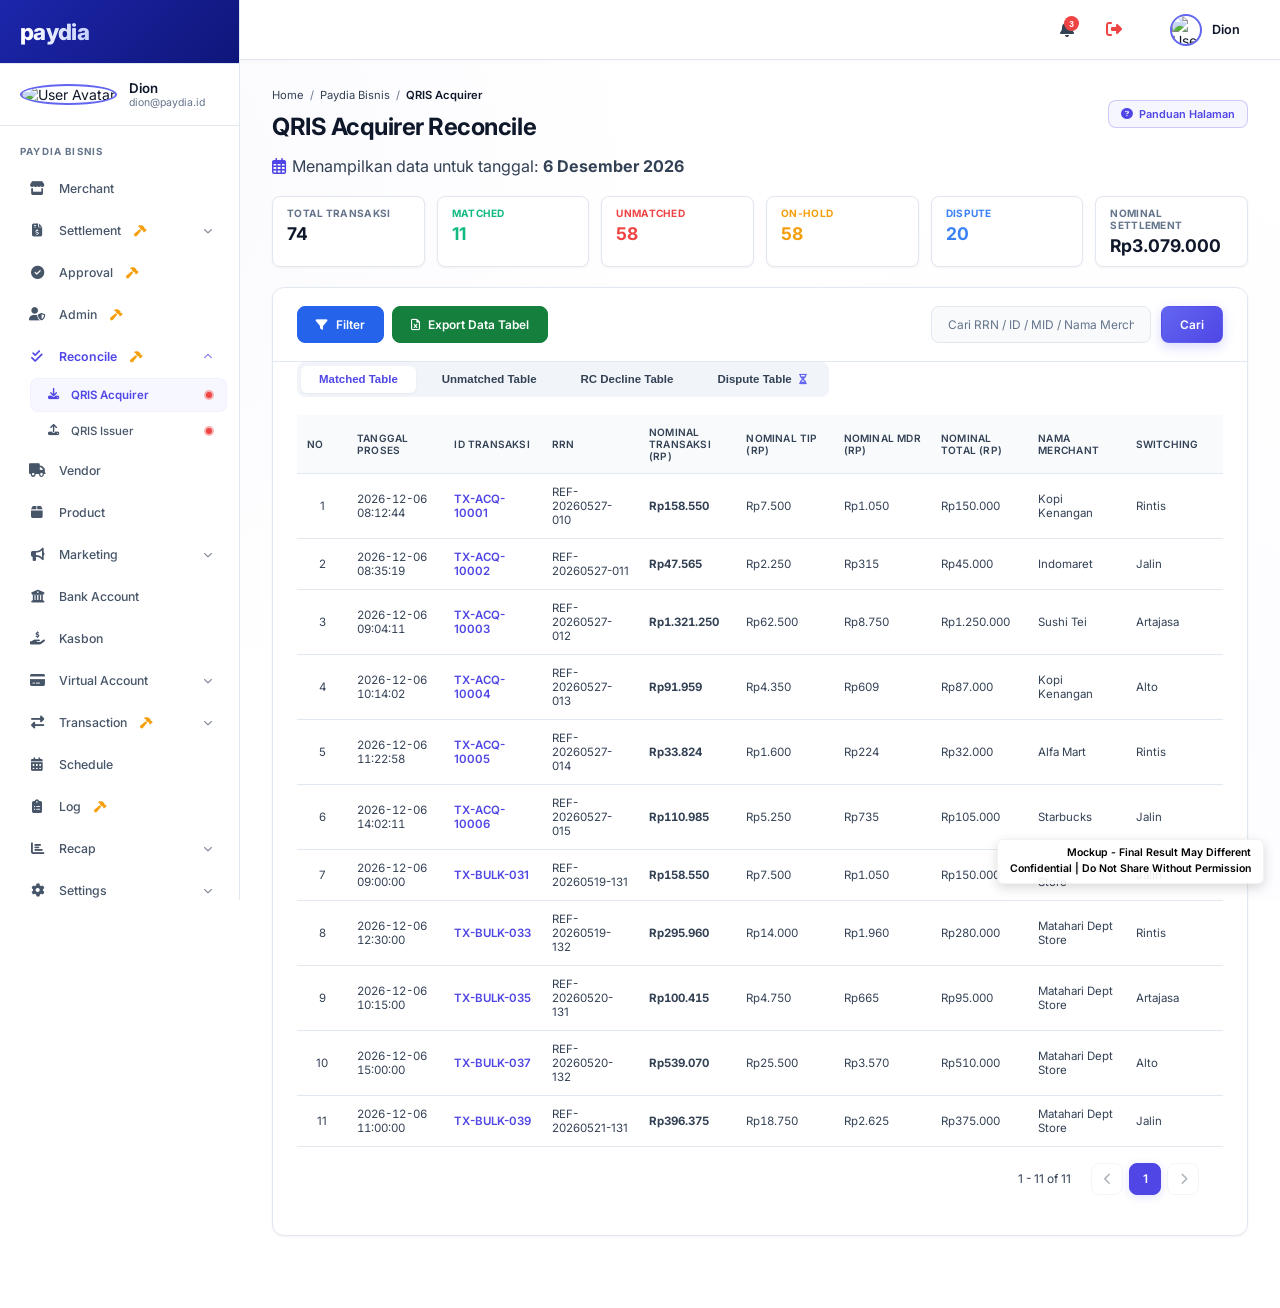
==== index.html @ aaa0f074 "Admin page, grouped Settle & Recon, log filter redesign, export tipe gating, shared boot.js Bugfixes" ====
<!DOCTYPE html>
<html lang="id">
<head>

    <meta charset="UTF-8">
    <meta name="viewport" content="width=device-width, initial-scale=1.0">
    <meta name="description" content="Paydia Bisnis - QRIS Acquirer Reconcile Dashboard">
    <title>QRIS Acquirer Reconcile - Paydia Bisnis</title>
    <link rel="preconnect" href="https://fonts.googleapis.com">
    <link rel="preconnect" href="https://fonts.gstatic.com" crossorigin>
    <link href="https://fonts.googleapis.com/css2?family=Inter:wght@300;400;500;600;700&display=swap" rel="stylesheet">
    <link rel="stylesheet" href="https://cdnjs.cloudflare.com/ajax/libs/font-awesome/6.5.1/css/all.min.css">
    <link rel="stylesheet" href="styles.css?v=20260624-v14">

<script src="boot.js?v=20260624-v14"></script>
</head>

<body>
    <!-- Sidebar -->
    <aside class="sidebar" id="sidebar">
        <div class="sidebar-header">
            <div class="logo">
                <span class="logo-text">paydia</span>
            </div>
            <button class="sidebar-toggle" id="sidebarToggle" aria-label="Toggle sidebar">
                <i class="fas fa-bars"></i>
            </button>
        </div>

        <div class="sidebar-user">
            <div class="user-avatar">
                <img src="https://ui-avatars.com/api/?name=Dion&background=4f46e5&color=fff&size=40" alt="User Avatar">
            </div>
            <div class="user-info">
                <span class="user-name">Dion</span>
                <span class="user-email">dion@paydia.id</span>
            </div>
        </div>

        <div class="sidebar-label">Paydia Bisnis</div>

        <nav class="sidebar-nav">
            <a href="#" class="nav-item" id="nav-merchant">
                <i class="fas fa-store"></i>
                <span>Merchant</span>
            </a>
            <div class="nav-group" id="nav-settlement-group">
                <a href="#" class="nav-item has-submenu" id="nav-settlement">
                    <i class="fas fa-file-invoice-dollar"></i>
                    <span>Settlement <i class="fas fa-hammer" style="color:#f59e0b; margin-left:6px; font-size:0.8rem;" title="Butuh Pengerjaan"></i></span>
                    <i class="fas fa-chevron-down submenu-arrow"></i>
                </a>
                <div class="submenu">
                    <a href="settle-recon.html" class="submenu-item" id="nav-settle-recon">
                        <i class="fas fa-handshake"></i>
                        <span>Settle & Recon</span>
                        <span class="sidebar-badge-dot"></span>
                    </a>
                </div>
            </div>
            <a href="approval.html" class="nav-item" id="nav-approval">
                <i class="fas fa-check-circle"></i>
                <span>Approval <i class="fas fa-hammer" style="color:#f59e0b; margin-left:6px; font-size:0.8rem;" title="Butuh Pengerjaan"></i></span>
            </a>
            <a href="admin.html" class="nav-item" id="nav-admin">
                <i class="fas fa-user-shield"></i>
                <span>Admin <i class="fas fa-hammer" style="color:#f59e0b; margin-left:6px; font-size:0.8rem;" title="Butuh Pengerjaan"></i></span>
            </a>
            <!-- Reconcile with submenu -->
            <div class="nav-group open" id="nav-reconcile-group">
                <a href="#" class="nav-item has-submenu active-parent" id="nav-reconcile">
                    <i class="fas fa-check-double"></i>
                    <span>Reconcile <i class="fas fa-hammer" style="color:#f59e0b; margin-left:6px; font-size:0.8rem;" title="Butuh Pengerjaan"></i></span>
                    <i class="fas fa-chevron-up submenu-arrow"></i>
                </a>
                <div class="submenu open">
                    <a href="index.html" class="submenu-item active" id="nav-qris-acquirer">
                        <i class="fas fa-download"></i>
                        <span>QRIS Acquirer</span>
                        <span class="sidebar-badge-dot"></span>
                    </a>
                    <a href="issuer.html" class="submenu-item" id="nav-qris-issuer">
                        <i class="fas fa-upload"></i>
                        <span>QRIS Issuer</span>
                        <span class="sidebar-badge-dot"></span>
                    </a>
                    <a href="index.html?tab=dispute" class="submenu-item" id="nav-dispute-data" style="display:none;">
                        <i class="fas fa-exclamation-triangle"></i>
                        <span>Dispute Data</span>
                    </a>
                </div>
            </div>
            <a href="#" class="nav-item" id="nav-vendor">
                <i class="fas fa-truck"></i>
                <span>Vendor</span>
            </a>
            <a href="#" class="nav-item" id="nav-product">
                <i class="fas fa-box"></i>
                <span>Product</span>
            </a>
            <a href="#" class="nav-item has-submenu" id="nav-marketing">
                <i class="fas fa-bullhorn"></i>
                <span>Marketing</span>
                <i class="fas fa-chevron-down submenu-arrow"></i>
            </a>
            <a href="#" class="nav-item" id="nav-bank-account">
                <i class="fas fa-university"></i>
                <span>Bank Account</span>
            </a>
            <a href="#" class="nav-item" id="nav-kasbon">
                <i class="fas fa-hand-holding-usd"></i>
                <span>Kasbon</span>
            </a>
            <a href="#" class="nav-item has-submenu" id="nav-virtual-account">
                <i class="fas fa-credit-card"></i>
                <span>Virtual Account</span>
                <i class="fas fa-chevron-down submenu-arrow"></i>
            </a>
            <!-- Transaction with submenu -->
            <div class="nav-group" id="nav-transaction-group">
                <a href="#" class="nav-item has-submenu" id="nav-transaction">
                    <i class="fas fa-exchange-alt"></i>
                    <span>Transaction <i class="fas fa-hammer" style="color:#f59e0b; margin-left:6px; font-size:0.8rem;" title="Butuh Pengerjaan"></i></span>
                    <i class="fas fa-chevron-down submenu-arrow"></i>
                </a>
                <div class="submenu">
                    <a href="#" class="submenu-item" id="nav-trx-payin">
                        <i class="fas fa-arrow-down"></i>
                        <span>Payin</span>
                    </a>
                    <a href="#" class="submenu-item" id="nav-trx-payout">
                        <i class="fas fa-arrow-up"></i>
                        <span>Payout</span>
                    </a>
                    <a href="qris-mpm.html" class="submenu-item" id="nav-trx-qris-mpm">
                        <i class="fas fa-th"></i>
                        <span>QRIS MPM <i class="fas fa-hammer" style="color:#f59e0b; margin-left:6px; font-size:0.8rem;" title="Butuh Pengerjaan"></i></span>
                    </a>
                    <a href="#" class="submenu-item" id="nav-trx-qris-cpm">
                        <i class="fas fa-th-large"></i>
                        <span>QRIS CPM</span>
                    </a>
                    <a href="transaksi.html" class="submenu-item" id="nav-trx-app-users">
                        <i class="fas fa-user"></i>
                        <span>App Users</span>
                    </a>
                    <a href="#" class="submenu-item" id="nav-trx-topup-manual">
                        <i class="fas fa-download"></i>
                        <span>Topup Manual</span>
                    </a>
                    <a href="#" class="submenu-item" id="nav-trx-auto-reporting">
                        <i class="fas fa-file-alt"></i>
                        <span>Auto Reporting</span>
                    </a>
                </div>
            </div>
            <a href="#" class="nav-item" id="nav-schedule">
                <i class="fas fa-calendar-alt"></i>
                <span>Schedule</span>
            </a>
            <a href="log.html" class="nav-item" id="nav-log">
                <i class="fas fa-clipboard-list"></i>
                <span>Log <i class="fas fa-hammer" style="color:#f59e0b; margin-left:6px; font-size:0.8rem;" title="Butuh Pengerjaan"></i></span>
            </a>
            <a href="#" class="nav-item has-submenu" id="nav-recap">
                <i class="fas fa-chart-bar"></i>
                <span>Recap</span>
                <i class="fas fa-chevron-down submenu-arrow"></i>
            </a>
            <a href="#" class="nav-item has-submenu" id="nav-settings">
                <i class="fas fa-cog"></i>
                <span>Settings</span>
                <i class="fas fa-chevron-down submenu-arrow"></i>
            </a>
            <a href="#" class="nav-item" id="nav-callback-recovery">
                <i class="fas fa-undo-alt"></i>
                <span>Callback Recovery</span>
            </a>

            <!-- Mock Permission Control Panel -->
            <div class="permission-control-widget" id="permissionWidget">
                <div class="permission-widget-header" id="permissionWidgetToggle">
                    <i class="fas fa-key"></i>
                    <span>Mock Permissions</span>
                    <i class="fas fa-chevron-up widget-arrow"></i>
                </div>
                <div class="permission-widget-body" id="permissionWidgetBody">
                    <label class="perm-checkbox-label" title="Dapat membaca & melihat dashboard rekonsiliasi">
                        <input type="checkbox" id="permRead" checked> Read Reconcile
                    </label>
                    <label class="perm-checkbox-label" title="Dapat melakukan On-Hold / Settle unmatch">
                        <input type="checkbox" id="permFlagging" checked> Flagging Control
                    </label>
                    <label class="perm-checkbox-label" title="Dapat menginput & mengedit data dispute">
                        <input type="checkbox" id="permInputDispute" checked> Input Dispute
                    </label>
                    <label class="perm-checkbox-label" title="Dapat mengeksport CSV data rekon">
                        <input type="checkbox" id="permExport" checked> Export CSV
                    </label>
                    <label class="perm-checkbox-label" title="Dapat melakukan finalize hasil rekonsiliasi">
                        <input type="checkbox" id="permApprove" checked> Finalisasi
                    </label>
                    <label class="perm-checkbox-label" title="Dapat menjalankan re-run matching engine">
                        <input type="checkbox" id="permRerun" checked> Re-run Reconcile
                    </label>
                    <label class="perm-checkbox-label" title="Dapat mengakses log audit trail aktivitas">
                        <input type="checkbox" id="permLog" checked> View Log Activity
                    </label>
                </div>
            </div>

            <!-- Mock Data Control Panel -->
            <div class="permission-control-widget collapsed" id="simulatorWidget" style="margin-top: 10px;">
                <div class="permission-widget-header" id="simulatorWidgetToggle">
                    <i class="fas fa-database" style="color: var(--success) !important;"></i>
                    <span>Mock Data Control</span>
                    <i class="fas fa-chevron-down widget-arrow"></i>
                </div>
                <div class="permission-widget-body" id="simulatorWidgetBody">
                    <button id="btnPopulateMock" style="width: 100%; padding: 8px; font-family: 'Inter', sans-serif; font-size: 0.76rem; font-weight: 600; border-radius: 6px; border: none; background: var(--success); color: white; cursor: pointer; display: flex; align-items: center; justify-content: center; gap: 6px;">
                        <i class="fas fa-seedling"></i> Populate Mock Data
                    </button>
                    <button id="btnClearData" style="width: 100%; padding: 8px; font-family: 'Inter', sans-serif; font-size: 0.76rem; font-weight: 600; border-radius: 6px; border: 1px solid var(--border-color); background: transparent; color: var(--danger); cursor: pointer; display: flex; align-items: center; justify-content: center; gap: 6px; margin-top: 8px;">
                        <i class="fas fa-trash-alt"></i> Clear Data
                    </button>
                    <label class="perm-checkbox-label" title="Centang untuk mensimulasikan proses rekonsiliasi yang gagal" style="margin-top: 10px; display: flex; align-items: center; gap: 8px; cursor: pointer; user-select: none;">
                        <input type="checkbox" id="chkSimulateFail" style="cursor: pointer;">
                        <span style="font-family: 'Inter', sans-serif; font-size: 0.76rem; font-weight: 600; color: var(--danger);">Simulasi Recon Gagal</span>
                    </label>
                </div>
            </div>
        </nav>

    </aside>

    <!-- Main Content -->
    <div class="main-wrapper">
        <!-- Top Navbar -->
        <header class="topbar" id="topbar">
            <div class="topbar-left">
                <button class="mobile-toggle" id="mobileToggle" aria-label="Toggle menu">
                    <i class="fas fa-bars"></i>
                </button>
            </div>
            <div class="topbar-right">
                <button class="topbar-icon" id="notificationBtn" aria-label="Notifications">
                    <i class="fas fa-bell"></i>
                    <span class="notification-badge">3</span>
                </button>
                <button class="topbar-icon" id="logoutBtn" aria-label="Logout" title="Logout" style="margin-right: 12px; color: #ef4444;">
                    <i class="fas fa-sign-out-alt"></i>
                </button>
                <div class="topbar-user">
                    <img src="https://ui-avatars.com/api/?name=Dion&background=4f46e5&color=fff&size=32" alt="User" class="topbar-avatar">
                    <span class="topbar-username">Dion</span>
                </div>
            </div>
        </header>

        <!-- Page Content -->
        <main class="main-content">
            <!-- Breadcrumb -->
            <nav class="breadcrumb" aria-label="Breadcrumb">
                <a href="#">Home</a>
                <span class="breadcrumb-sep">/</span>
                <a href="#">Paydia Bisnis</a>
                <span class="breadcrumb-sep">/</span>
                <span class="breadcrumb-current">QRIS Acquirer</span>
            </nav>

            <div style="display: flex; justify-content: space-between; align-items: center; margin-bottom: 24px; flex-wrap: wrap; gap: 16px;">
                <h1 class="page-title" style="margin-bottom: 0;">QRIS Acquirer Reconcile</h1>
            </div>

            <!-- Active Date Filter Info -->
            <div class="active-date-info" style="font-size: 1.15rem; color: var(--text-secondary); margin-top: -12px; margin-bottom: 20px; display: flex; align-items: center; gap: 6px;">
                <i class="far fa-calendar-alt" style="color: var(--primary);"></i>
                <span>Menampilkan data untuk tanggal: <strong id="activeDateLabel">-</strong></span>
            </div>

            <div class="summary-cards-grid">
                <div class="summary-card">
                    <span class="summary-card-title">Total Transaksi</span>
                    <span class="summary-card-value" id="cardTotalTrx">-</span>
                </div>
                <div class="summary-card">
                    <span class="summary-card-title" style="color: var(--success);">Matched</span>
                    <span class="summary-card-value" id="cardTotalMatch" style="color: var(--success);">-</span>
                </div>
                <div class="summary-card">
                    <span class="summary-card-title" style="color: var(--danger);">Unmatched</span>
                    <span class="summary-card-value" id="cardTotalUnmatch" style="color: var(--danger);">-</span>
                </div>
                <div class="summary-card">
                    <span class="summary-card-title" style="color: var(--warning);">On-Hold</span>
                    <span class="summary-card-value" id="cardTotalOnhold" style="color: var(--warning);">-</span>
                </div>
                <div class="summary-card">
                    <span class="summary-card-title" style="color: var(--info);">Dispute</span>
                    <span class="summary-card-value" id="cardTotalDispute" style="color: var(--info);">-</span>
                </div>
                <div class="summary-card">
                    <span class="summary-card-title">Nominal Settlement</span>
                    <span class="summary-card-value" id="cardNominalSettle">-</span>
                </div>
            </div>

            <!-- Main Work Panel -->
            <div class="card">
                <!-- Toolbar with Global Filters -->
                <div class="toolbar" style="position: relative;">
                    <div class="toolbar-left" style="position: relative;">
                        <div style="display: flex; flex-direction: column; gap: 4px;">
                            <div style="display: flex; gap: 8px;">
                                <button class="btn btn-filter" id="filterBtn">
                                    <i class="fas fa-filter"></i> Filter
                                </button>
                                <button class="btn btn-export" id="exportBtn" style="margin-right: 0;">
                                    <i class="far fa-file-excel"></i> Export Data Tabel
                                </button>
                                <div id="bulkActionWrap" style="display: none; position: relative;">
                                    <button type="button" class="btn" id="bulkActionToggle" style="background: var(--primary); color: #fff; border-color: var(--primary);">
                                        <i class="fas fa-layer-group"></i> <span id="bulkActionToggleLabel">Bulk Action</span> <i class="fas fa-chevron-down" style="font-size:0.7rem;"></i>
                                    </button>
                                    <div id="bulkActionMenu" style="display: none; position: absolute; top: calc(100% + 4px); left: 0; z-index: 50; background: var(--card-bg, #fff); border: 1px solid var(--border-color); border-radius: 8px; box-shadow: 0 6px 20px rgba(0,0,0,0.12); min-width: 200px; overflow: hidden; font-family: 'Inter', sans-serif;">
                                        <div style="padding: 8px 12px; font-size: 0.7rem; font-weight: 700; color: var(--text-muted); text-transform: uppercase; letter-spacing: .04em;">Pilih Jenis Aksi</div>
                                        <button type="button" class="bulk-menu-item" data-bact="buat_trx" style="display:block; width:100%; text-align:left; padding:9px 14px; background:transparent; border:none; cursor:pointer; font-size:0.83rem; color:var(--text-primary);">Buat Transaksi</button>
                                        <button type="button" class="bulk-menu-item" data-bact="flag_recon" style="display:block; width:100%; text-align:left; padding:9px 14px; background:transparent; border:none; cursor:pointer; font-size:0.83rem; color:var(--text-primary);">Flag Recon</button>
                                        <button type="button" class="bulk-menu-item" data-bact="flag_settle" style="display:block; width:100%; text-align:left; padding:9px 14px; background:transparent; border:none; cursor:pointer; font-size:0.83rem; color:var(--text-primary);">Flag Settle</button>
                                        <button type="button" class="bulk-menu-item" data-bact="tolak" style="display:block; width:100%; text-align:left; padding:9px 14px; background:transparent; border:none; cursor:pointer; font-size:0.83rem; color:var(--danger);">Tolak</button>
                                        <button type="button" class="bulk-menu-item" data-bact="" id="bulkActionCancel" style="display:none; width:100%; text-align:left; padding:9px 14px; background:rgba(0,0,0,0.03); border:none; border-top:1px solid var(--border-color); cursor:pointer; font-size:0.8rem; color:var(--text-muted);"><i class="fas fa-times"></i> Batal Bulk Action</button>
                                    </div>
                                </div>
                            </div>
                            <div id="exportInlineProgress" style="display: none; flex-direction: column; gap: 2px; width: 100%;">
                                <div style="background: #e2e8f0; height: 5px; border-radius: 3px; width: 100%; overflow: hidden;">
                                    <div id="exportInlineProgressBarFill" style="background: var(--success); height: 100%; width: 0%; transition: width 0.1s;"></div>
                                </div>
                                <div id="exportInlineProgressStatus" style="font-size: 0.65rem; color: var(--text-secondary); text-align: center; font-weight: 600;">Mempersiapkan (0%)</div>
                            </div>
                        </div>

                        <!-- Filter Panel Dropdown (Popover Card) -->
                        <div class="filter-panel" id="filterPanel">
                            <!-- Header: Clear All & Apply Buttons -->
                            <div class="filter-panel-header">
                                <button class="btn-clear-all" type="button" id="btnClearAll">Clear All</button>
                                <button class="btn-apply-filters" type="button" id="btnApplyFilters">Apply Filters</button>
                            </div>
                            
                            <!-- Main columns -->
                            <div class="filter-panel-content">
                                <!-- Left Column -->
                                <div class="filter-col-left">
                                    <!-- Date Section -->
                                    <div class="filter-section">
                                        <span class="filter-section-title">Date Range</span>
                                        <div style="display: flex; gap: 8px; align-items: center;">
                                            <input type="date" id="filterStartDate" style="padding: 8px; font-size: 0.8rem; flex: 1;">
                                            <span style="font-size: 0.75rem; color: var(--text-secondary);">to</span>
                                            <input type="date" id="filterEndDate" style="padding: 8px; font-size: 0.8rem; flex: 1;">
                                        </div>
                                    </div>
                                </div>
                                
                                <!-- Divider -->
                                <div class="filter-col-divider"></div>
                                
                                <!-- Right Column -->
                                <div class="filter-col-right">
                                    <!-- Vendor Section (Switching) -->
                                    <div class="filter-section">
                                        <span class="filter-section-title">Switching</span>
                                        <select id="filterVendor">
                                            <option value="">Semua Switching</option>
                                            <option value="Jalin">Jalin</option>
                                            <option value="Artajasa">Artajasa</option>
                                            <option value="Rintis">Rintis</option>
                                            <option value="Alto">Alto</option>
                                        </select>
                                    </div>

                                    <!-- Lokasi Filter -->
                                    <div class="filter-section">
                                        <span class="filter-section-title">Lokasi</span>
                                        <select id="filterLokasi">
                                            <option value="">Semua</option>
                                            <option value="Domestic">Domestik</option>
                                            <option value="Crossborder">Crossborder</option>
                                        </select>
                                    </div>

                                    <!-- Filter by Status (Unmatch) -->
                                    <div class="filter-section filter-ctx filter-ctx-unmatch">
                                        <span class="filter-section-title">Status</span>
                                        <div class="filter-checklist">
                                            <label><input type="checkbox" class="chk-unmatch-status" value="On-Hold"> On Hold</label>
                                            <label><input type="checkbox" class="chk-unmatch-status" value="Flag Recon"> Flag Recon</label>
                                            <label><input type="checkbox" class="chk-unmatch-status" value="Flag Settle"> Flag Settle</label>
                                            <label><input type="checkbox" class="chk-unmatch-status" value="Transaksi Terbuat"> Transaksi Terbuat</label>
                                            <label><input type="checkbox" class="chk-unmatch-status" value="Ditolak"> Ditolak</label>
                                        </div>
                                    </div>

                                    <!-- Filter by RC (Unmatch) -->
                                    <div class="filter-section filter-ctx filter-ctx-unmatch">
                                        <span class="filter-section-title">RC</span>
                                        <div class="filter-checklist">
                                            <label><input type="checkbox" class="chk-unmatch-rc" value="00"> 00</label>
                                            <label><input type="checkbox" class="chk-unmatch-rc" value="68"> 68</label>
                                            <label><input type="checkbox" class="chk-unmatch-rc" value="other"> non 00/68</label>
                                        </div>
                                    </div>

                                    <!-- Filter by Tipe Unmatch -->
                                    <div class="filter-section filter-ctx filter-ctx-unmatch">
                                        <span class="filter-section-title">Tipe Unmatch</span>
                                        <div class="filter-checklist">
                                            <label><input type="checkbox" class="chk-unmatch-tipe" value="Switching-Only RC00"> Switching-Only RC00</label>
                                            <label><input type="checkbox" class="chk-unmatch-tipe" value="Switching-Only RC68"> Switching-Only RC68</label>
                                            <label><input type="checkbox" class="chk-unmatch-tipe" value="Paydia-Only Success"> Paydia-Only Success</label>
                                            <label><input type="checkbox" class="chk-unmatch-tipe" value="Double RRN"> Double RRN</label>
                                            <label><input type="checkbox" class="chk-unmatch-tipe" value="Beda Status Transaksi"> Beda Status Transaksi</label>
                                        </div>
                                    </div>

                                    <!-- Filter by Status (Dispute) -->
                                    <div class="filter-section filter-ctx filter-ctx-dispute">
                                        <span class="filter-section-title">Status</span>
                                        <div class="filter-checklist">
                                            <label><input type="checkbox" class="chk-dispute-status" value="Open"> Open</label>
                                            <label><input type="checkbox" class="chk-dispute-status" value="Transaksi Tidak Ditemukan"> Transaksi Tidak Ditemukan</label>
                                            <label><input type="checkbox" class="chk-dispute-status" value="Failed Deduct"> Failed Deduct</label>
                                            <label><input type="checkbox" class="chk-dispute-status" value="Transaksi Terbuat"> Transaksi Terbuat</label>
                                            <label><input type="checkbox" class="chk-dispute-status" value="Flag Recon"> Flag Recon</label>
                                            <label><input type="checkbox" class="chk-dispute-status" value="Flag Settle"> Flag Settle</label>
                                            <label><input type="checkbox" class="chk-dispute-status" value="Ditolak"> Tolak</label>
                                        </div>
                                    </div>

                                    <!-- Filter by Alasan Dispute -->
                                    <div class="filter-section filter-ctx filter-ctx-dispute">
                                        <span class="filter-section-title">Alasan Dispute</span>
                                        <div class="filter-checklist">
                                            <label><input type="checkbox" class="chk-dispute-alasan" value="1st chargeback"> 1st Chargeback</label>
                                            <label><input type="checkbox" class="chk-dispute-alasan" value="2nd chargeback"> 2nd Chargeback</label>
                                            <label><input type="checkbox" class="chk-dispute-alasan" value="represent"> Represent</label>
                                            <label><input type="checkbox" class="chk-dispute-alasan" value="good faith pemotongan"> Good Faith Pemotongan</label>
                                            <label><input type="checkbox" class="chk-dispute-alasan" value="good faith penambahan"> Good Faith Penambahan</label>
                                        </div>
                                    </div>
                                </div>
                            </div>
                        </div>
                    </div>
                    <div class="toolbar-right">
                        <div class="search-box">
                            <input type="text" id="searchInput" placeholder="Cari RRN / ID / MID / Nama Merchant" aria-label="Search">
                        </div>
                        <button class="btn btn-search" id="searchBtn">Cari</button>
                    </div>
                </div>



                <!-- Tab Panes Content -->
                <div style="padding: 0 24px 24px;">
                    <!-- TAB ACQUIRER -->
                    <div class="tab-pane active" id="tab-acquirer">
                        <div class="sub-tabs-nav">
                            <button class="sub-tab-btn active" data-subtab="acq-match">Matched Table</button>
                            <button class="sub-tab-btn" data-subtab="acq-unmatch">Unmatched Table</button>
                            <button class="sub-tab-btn" data-subtab="acq-decline">RC Decline Table</button>
                            <button class="sub-tab-btn" data-subtab="acq-dispute">Dispute Table <i class="fas fa-hourglass-half" style="color:#6366f1; margin-left:4px; font-size:0.75rem;" title="Fase Berikutnya"></i></button>
                        </div>
                        
                        <!-- Acquirer Matched Pane -->
                        <div class="sub-tab-pane active" id="acq-match">
                            <div class="table-wrapper">
                                <table class="data-table">
                                    <thead>
                                        <tr>
                                            <th class="col-no">No</th>
                                            <th>Tanggal Proses</th>
                                            <th>ID Transaksi</th>
                                            <th>RRN</th>
                                            <th>Nominal Transaksi (Rp)</th>
                                            <th>Nominal Tip (Rp)</th>
                                            <th>Nominal MDR (Rp)</th>
                                            <th>Nominal Total (Rp)</th>
                                            <th>Nama Merchant</th>
                                            <th>Switching</th>
                                        </tr>
                                    </thead>
                                    <tbody id="acqMatchTableBody">
                                        <!-- Injected by JS -->
                                    </tbody>
                                </table>
                            </div>
                        </div>

                        <!-- Acquirer Unmatched Pane -->
                        <div class="sub-tab-pane" id="acq-unmatch">
                            <!-- Bulk Action Bar -->
                            <div class="bulk-action-bar" id="acqBulkActionBar" style="display: none; padding: 12px 16px; background: rgba(99, 102, 241, 0.08); border: 1px solid rgba(99, 102, 241, 0.2); border-radius: 8px; margin-bottom: 12px; align-items: center; justify-content: space-between; font-family: 'Inter', sans-serif;">
                                <div style="font-size: 0.85rem; font-weight: 500; color: var(--text-primary);">
                                    Terpilih: <strong id="acqBulkSelectedCount" style="color: var(--primary);">0</strong> transaksi
                                </div>
                                <div style="display: flex; gap: 8px; align-items: center;">
                                    <button type="button" class="btn" id="btnAcqBulkUnselect" style="padding: 6px 12px; font-size: 0.75rem; font-weight: 600; background: rgba(255,255,255,0.05); border: 1px solid var(--border-color); color: var(--text-primary); border-radius: 6px; cursor: pointer;">Unselect All</button>
                                    <div id="acqBulkActionButtons" style="display: inline-flex; gap: 8px; align-items: center;"></div>
                                </div>
                            </div>
                            <div class="table-wrapper">
                                <table class="data-table">
                                    <thead>
                                        <tr>
                                            <th class="col-checkbox" id="acqUnmatchCheckTh" style="width: 40px; text-align: center; display: none;"><input type="checkbox" id="acqUnmatchSelectAll"></th>
                                            <th class="col-no">No</th>
                                            <th>Tanggal Proses</th>
                                            <th>RRN</th>
                                            <th>Nominal Transaksi (Rp)</th>
                                            <th>Nominal Tip (Rp)</th>
                                            <th>Nominal MDR (Rp)</th>
                                            <th>Nominal Total (Rp)</th>
                                            <th>Nama Merchant</th>
                                            <th>RC</th>
                                            <th>Switching</th>
                                            <th>Tipe Unmatch</th>
                                            <th>Status</th>
                                            <th class="col-action">Action</th>
                                        </tr>
                                    </thead>
                                    <tbody id="acqUnmatchTableBody">
                                        <!-- Injected by JS -->
                                    </tbody>
                                </table>
                            </div>
                        </div>

                        <!-- Acquirer RC Decline Pane -->
                        <div class="sub-tab-pane" id="acq-decline">
                            <div class="table-wrapper">
                                <table class="data-table">
                                    <thead>
                                        <tr>
                                            <th class="col-no">No</th>
                                            <th>Tanggal Proses</th>
                                            <th>ID Transaksi</th>
                                            <th>RRN</th>
                                            <th>Nominal Transaksi (Rp)</th>
                                            <th>Nominal Tip (Rp)</th>
                                            <th>Nominal MDR (Rp)</th>
                                            <th>Nominal Total (Rp)</th>
                                            <th>Nama Merchant</th>
                                            <th>RC</th>
                                            <th>Switching</th>
                                        </tr>
                                    </thead>
                                    <tbody id="acqDeclineTableBody">
                                        <!-- Injected by JS -->
                                    </tbody>
                                </table>
                            </div>
                        </div>

                        <!-- Acquirer Dispute Pane -->
                        <div class="sub-tab-pane" id="acq-dispute">
                            <div style="display: flex; gap: 8px; align-items: center; padding: 10px 14px; margin-bottom: 12px; background: rgba(99,102,241,0.08); border: 1px solid rgba(99,102,241,0.2); border-radius: 8px; color: #4f46e5; font-size: 0.82rem; font-weight: 500;">
                                <i class="fas fa-hourglass-half"></i> Fitur Tabel Dispute termasuk dalam scope <strong>Fase Berikutnya</strong> — tampilan di sini masih pratinjau.
                            </div>
                            <div style="display: flex; gap: 8px; padding-bottom: 12px; align-items: center;">
                                <button class="btn" id="btnAddDispute" style="background: #10b981; color: #fff; border-color: #10b981;">
                                    <i class="fas fa-plus"></i> Tambah Dispute Good Faith
                                </button>
                                <input type="file" id="disputeTemplateFile" style="display: none;" accept=".csv,.xlsx,.xls">
                            </div>
                            <!-- Dispute Bulk Action Bar -->
                            <div class="bulk-action-bar" id="acqDisputeBulkBar" style="display: none; padding: 12px 16px; background: rgba(99, 102, 241, 0.08); border: 1px solid rgba(99, 102, 241, 0.2); border-radius: 8px; margin-bottom: 12px; align-items: center; justify-content: space-between; font-family: 'Inter', sans-serif;">
                                <div style="font-size: 0.85rem; font-weight: 500; color: var(--text-primary);">
                                    Terpilih: <strong id="acqDisputeBulkSelectedCount" style="color: var(--primary);">0</strong> dispute
                                </div>
                                <div style="display: flex; gap: 8px; align-items: center;">
                                    <button type="button" class="btn" id="btnAcqDisputeBulkUnselect" style="padding: 6px 12px; font-size: 0.75rem; font-weight: 600; background: rgba(255,255,255,0.05); border: 1px solid var(--border-color); color: var(--text-primary); border-radius: 6px; cursor: pointer;">Unselect All</button>
                                    <div id="acqDisputeBulkActionButtons" style="display: inline-flex; gap: 8px; align-items: center;"></div>
                                </div>
                            </div>
                            <div class="table-wrapper">
                                <table class="data-table">
                                    <thead>
                                        <tr>
                                            <th class="col-checkbox" id="acqDisputeCheckTh" style="width: 40px; text-align: center; display: none;"><input type="checkbox" id="acqDisputeSelectAll"></th>
                                            <th class="col-no">No</th>
                                            <th>Tanggal Proses</th>
                                            <th>ID Transaksi</th>
                                            <th>RRN</th>
                                            <th>Nominal Transaksi (Rp)</th>
                                            <th>Nominal Tip (Rp)</th>
                                            <th>Nominal MDR (Rp)</th>
                                            <th>Nominal Total (Rp)</th>
                                            <th>Nama Merchant</th>
                                            <th>Alasan Dispute</th>
                                            <th>Switching</th>
                                            <th>Status</th>
                                            <th class="col-action">Action</th>
                                        </tr>
                                    </thead>
                                    <tbody id="acqDisputeTableBody">
                                        <!-- Injected by JS -->
                                    </tbody>
                                </table>
                            </div>
                        </div>
                    </div>



                <!-- Pagination (Footer) -->
                <div class="pagination-wrapper">
                    <span class="pagination-info" id="paginationInfo">1 - 10 of 10</span>
                    <div class="pagination" id="pagination">
                        <button class="page-btn" id="prevPage" aria-label="Previous page">
                            <i class="fas fa-chevron-left"></i>
                        </button>
                        <!-- Injected by JS -->
                        <button class="page-btn" id="nextPage" aria-label="Next page">
                            <i class="fas fa-chevron-right"></i>
                        </button>
                    </div>
                </div>
            </div>
        </main>
    </div>

    <!-- Modals definitions -->

    <!-- Modal 1: Drill-down Detail Transaksi -->
    <div class="modal-overlay" id="modalOverlay">
        <div class="modal" id="detailModal">
            <div class="modal-header">
                <h2 class="modal-title">Rincian Transaksi QRIS</h2>
                <button class="modal-close" id="modalClose" aria-label="Tutup">
                    <i class="fas fa-times"></i>
                </button>
            </div>
            <div class="modal-body" id="modalBody">
                <!-- Injected dynamically -->
            </div>
        </div>
    </div>

    <!-- Modal: Re-run Configuration -->
    <div class="modal-overlay" id="rerunConfigOverlay">
        <div class="modal" id="rerunConfigModal" style="max-width: 420px;">
            <div class="modal-header">
                <h2 class="modal-title">Retry Auto Recon</h2>
                <button class="modal-close" id="rerunConfigClose" aria-label="Tutup">
                    <i class="fas fa-times"></i>
                </button>
            </div>
            <div class="modal-body">
                <p style="font-size: 0.85rem; color: var(--text-secondary); margin-bottom: 16px;">
                    Anda akan menjalankan ulang auto rekonsiliasi untuk file terbaru. Hanya bisa dilakukan apabila proses sebelumnya gagal.
                </p>
                <div id="rerunStatusMsg" style="font-size: 0.8rem; color: var(--danger); margin-bottom: 12px; display: none; padding: 8px; background: rgba(239, 68, 68, 0.05); border-radius: 4px; border: 1px solid rgba(239, 68, 68, 0.2);"></div>
                <div class="form-actions">
                    <button class="btn btn-cancel" id="btnCancelRerun">Batal</button>
                    <button class="btn btn-approve-settlement" id="btnConfirmRerun" style="box-shadow: none;">
                        <i class="fas fa-sync-alt"></i> Konfirmasi
                    </button>
                </div>
            </div>
        </div>
    </div>

    <!-- Modal 2: Re-run Progress Loader -->
    <div class="progress-modal-overlay" id="progressOverlay">
        <div class="progress-container">
            <h3 class="modal-title" style="margin-bottom: 8px;">Re-run Matching Engine</h3>
            <p style="font-size: 0.82rem; color: var(--text-secondary);">Sedang mencocokkan data Switchings & database internal Paydia...</p>
            <div class="progress-bar-bg">
                <div class="progress-bar-fill" id="progressBarFill"></div>
            </div>
            <div class="progress-status" id="progressStatus">Menginisialisasi engine (0%)</div>
        </div>
    </div>


        </div>
    </div>

    <!-- Modal 3: Finalisasi Dialog -->
    <div class="modal-overlay" id="settlementOverlay">
        <div class="modal" id="settlementModal" style="max-width: 480px;">
            <div class="modal-header">
                <h2 class="modal-title">Konfirmasi Finalisasi</h2>
                <button class="modal-close" id="settlementClose" aria-label="Tutup">
                    <i class="fas fa-times"></i>
                </button>
            </div>
            <div class="modal-body">
                <p style="font-size: 0.85rem; color: var(--text-secondary); margin-bottom: 16px;">
                    Review ringkasan rekonsiliasi sesi hari ini sebelum melakukan pengajuan finalisasi rekonsiliasi ke Management.
                </p>
                <div class="modal-section" style="margin-bottom: 18px;">
                    <h3 class="modal-section-title"><i class="fas fa-info-circle"></i> Ringkasan Sesi Hari Ini</h3>
                    <table class="modal-detail-table" style="font-size: 0.85rem;">
                        <tr>
                            <td class="detail-label">Total Matched</td>
                            <td class="detail-value" id="settleConfirmMatch">-</td>
                        </tr>
                        <tr>
                            <td class="detail-label">Total Unmatched (Settled)</td>
                            <td class="detail-value" id="settleConfirmUnmatchRel">-</td>
                        </tr>
                        <tr>
                            <td class="detail-label detail-label-total">Settlement Amount</td>
                            <td class="detail-value detail-value-total" id="settleConfirmNominal">-</td>
                        </tr>
                    </table>
                </div>
                <div class="form-actions">
                    <button class="btn btn-cancel" id="btnCancelSettlement">Batal</button>
                    <button class="btn btn-approve" id="btnSubmitSettlement">Kirim Request Finalize</button>
                </div>
            </div>
        </div>
    </div>

    <!-- Modal 4: Input / Edit Dispute Form -->
    <div class="modal-overlay" id="disputeOverlay">
        <div class="modal" id="disputeModal" style="max-width: 950px; width: 95%;">
            <div class="modal-header">
                <h2 class="modal-title" id="disputeModalTitle">Tambah Dispute Good Faith</h2>
                <button class="modal-close" id="disputeClose" aria-label="Tutup">
                    <i class="fas fa-times"></i>
                </button>
            </div>
            <div class="modal-body">
                <!-- Search Controls -->
                <div style="display: grid; grid-template-columns: 1fr 1fr 1fr auto; gap: 12px; align-items: flex-end; margin-bottom: 20px; background: rgba(99, 102, 241, 0.04); padding: 16px; border-radius: 8px; border: 1px solid rgba(99, 102, 241, 0.08);">
                    <div class="form-group" style="margin-bottom: 0;">
                        <label for="searchDisputeRrn" class="form-label">RRN</label>
                        <input type="text" id="searchDisputeRrn" class="form-input" placeholder="Masukkan RRN..." style="margin-bottom:0;">
                    </div>
                    <div class="form-group" style="margin-bottom: 0;">
                        <label for="searchDisputeStartDate" class="form-label">Tanggal Mulai</label>
                        <input type="date" id="searchDisputeStartDate" class="form-input" style="margin-bottom:0;">
                    </div>
                    <div class="form-group" style="margin-bottom: 0;">
                        <label for="searchDisputeEndDate" class="form-label">Tanggal Selesai</label>
                        <input type="date" id="searchDisputeEndDate" class="form-input" style="margin-bottom:0;">
                    </div>
                    <div>
                        <button type="button" class="btn" id="btnSearchDisputeTrx" style="background: var(--primary); color: white; border: none; height: 38px; padding: 0 16px; display: flex; align-items: center; gap: 6px; font-weight: 600;">
                            <i class="fas fa-search"></i> Cari
                        </button>
                    </div>
                </div>

                <!-- Results Table -->
                <div class="table-wrapper" style="max-height: 300px; overflow-y: auto; margin-bottom: 20px; border: 1px solid var(--border-color); border-radius: 6px;">
                    <table class="data-table" id="disputeSearchTable" style="margin-bottom: 0;">
                        <thead>
                            <tr>
                                <th style="width: 40px; text-align: center;"><input type="checkbox" id="disputeSearchSelectAll"></th>
                                <th>Tanggal Proses</th>
                                <th>ID Transaksi</th>
                                <th>RRN</th>
                                <th>Nominal Transaksi (Rp)</th>
                                <th>Nominal Tip (Rp)</th>
                                <th>Nominal MDR (Rp)</th>
                                <th>Nominal Total (Rp)</th>
                                <th>Nama Merchant</th>
                                <th>Switching</th>
                                <th>Tipe <span style="color:var(--danger);">*</span></th>
                                <th>Bukti <span style="color:var(--danger);">*</span></th>
                            </tr>
                        </thead>
                        <tbody id="disputeSearchTableBody">
                            <tr>
                                <td colspan="12" style="text-align: center; color: var(--text-muted); padding: 30px;">
                                    Silakan masukkan RRN dan/atau Range Tanggal untuk mencari transaksi.
                                </td>
                            </tr>
                        </tbody>
                    </table>
                </div>

                <div class="form-actions" style="margin-top: 0; padding-top: 0; border-top: none;">
                    <button type="button" class="btn btn-cancel" id="disputeCancelBtn">Cancel</button>
                    <button type="button" class="btn btn-submit" id="disputeSubmitBtn" style="background: var(--success); color: white; border-color: var(--success);" disabled>Simpan Dispute</button>
                </div>
            </div>
        </div>
    </div>

     <!-- Modal: Take Notes -->
     <div class="modal-overlay" id="notesOverlay" style="z-index: 1050;">
         <div class="modal" id="notesModal" style="max-width: 450px;">
             <div class="modal-header">
                 <h2 class="modal-title">Take Notes (Double RRN)</h2>
                 <button class="modal-close" id="notesClose" aria-label="Tutup">
                     <i class="fas fa-times"></i>
                 </button>
             </div>
             <div class="modal-body">
                 <form id="notesForm" autocomplete="off">
                     <input type="hidden" id="notesTargetId">
                     <div class="form-group">
                         <label for="notesText" class="form-label">Catatan <span class="required">*</span> <small style="color:var(--text-muted);font-weight:400;">Wajib diisi jika Tolak proses</small></label>
                         <textarea id="notesText" class="form-input form-textarea" placeholder="Masukkan catatan untuk transaksi Double RRN ini (maks 255 karakter)..." rows="4" maxlength="255" required style="resize: none;"></textarea>
                         <div style="text-align: right; font-size: 0.75rem; color: var(--text-secondary); margin-top: 4px;" id="notesCharCount">0 / 255</div>
                         <div class="form-error" id="notesTextError">Catatan tidak boleh kosong</div>
                     </div>
                     <div class="form-actions" style="margin-top: 20px;">
                         <button type="button" class="btn btn-cancel" id="notesCancelBtn">Cancel</button>
                         <button type="submit" class="btn btn-submit" id="notesSubmitBtn">Simpan Catatan</button>
                     </div>
                 </form>
             </div>
         </div>
     </div>

    <!-- Overlay for mobile sidebar -->
    <div class="sidebar-overlay" id="sidebarOverlay"></div>

    <!-- Flagging Action Dropdown Menu -->
    <div class="dropdown-menu" id="flagDropdownMenu">
        <button class="dropdown-item" data-status="Menunggu Persetujuan">
            <i class="fas fa-paper-plane" style="color: var(--success);"></i> Release
        </button>
        <button class="dropdown-item" data-status="Gagal">
            <i class="fas fa-times-circle" style="color: var(--danger);"></i> Gagal
        </button>
    </div>

    <!-- Action Confirmation Modal -->
    <!-- Bukti Dispute Preview Modal -->
    <div class="modal-overlay" id="buktiPreviewOverlay" style="display:none;z-index:10001;">
        <div class="modal" style="max-width:600px;width:95%;text-align:center;">
            <div class="modal-header">
                <h2 class="modal-title">Bukti Dispute</h2>
                <button class="modal-close" id="buktiPreviewClose"><i class="fas fa-times"></i></button>
            </div>
            <div class="modal-body" style="padding:16px;">
                <img id="buktiPreviewImg" src="" alt="Bukti" style="max-width:100%;max-height:60vh;border-radius:8px;object-fit:contain;">
                <div style="margin-top:16px;">
                    <button class="btn" id="buktiHapusBtn" style="background:var(--danger);color:white;border:none;padding:8px 20px;border-radius:6px;cursor:pointer;"><i class="fas fa-trash"></i> Hapus Bukti</button>
                </div>
            </div>
        </div>
    </div>

    <div class="modal-overlay" id="actionConfirmOverlay">
        <div class="modal" id="actionConfirmModal" style="max-width: 400px;">
            <div class="modal-header">
                <h2 class="modal-title">Konfirmasi Aksi</h2>
                <button class="modal-close" id="actionConfirmClose" aria-label="Tutup">
                    <i class="fas fa-times"></i>
                </button>
            </div>
            <div class="modal-body" style="padding: 20px;">
                <p id="actionConfirmMessage" style="font-size: 0.85rem; color: var(--text-secondary); margin-bottom: 20px;">
                    Apakah Anda yakin ingin melakukan aksi ini?
                </p>
                <div style="display: flex; gap: 12px; justify-content: flex-end;">
                    <button class="btn" id="btnActionCancel" style="background: rgba(255,255,255,0.05); color: var(--text-primary); border: 1px solid var(--border-color);">Batal</button>
                    <button class="btn" id="btnActionConfirm" style="background: var(--primary); color: white; border-color: var(--primary);">Konfirmasi</button>
                </div>
            </div>
        </div>
    </div>

    <!-- Telegram Alert Toast Card -->
    <div class="telegram-alert-card" id="telegramAlertCard">
        <div class="telegram-alert-header">
            <i class="fab fa-telegram telegram-alert-icon"></i>
            <span class="telegram-alert-title">Telegram Alert Triggered</span>
            <button class="telegram-alert-close" id="telegramAlertClose" aria-label="Tutup">
                <i class="fas fa-times"></i>
            </button>
        </div>
        <div class="telegram-alert-body">
            <p><strong>[SLA WARNING]</strong> Engine auto-reconcile QRIS berjalan lebih dari <strong>3 menit</strong> (Proses Lambat).</p>
            <p style="font-size: 0.74rem; margin-top: 5px; color: rgba(255, 255, 255, 0.7); line-height: 1.3;">
                Sistem mengirimkan warning otomatis ke grup internal <strong>Paydia Ops Support</strong> via Telegram API.
            </p>
        </div>
        <div class="telegram-alert-footer">
            <span class="telegram-alert-time" id="telegramAlertTime">06:08:12</span>
            <button class="telegram-alert-action-btn" id="telegramAlertBypass">Bypass &amp; Selesaikan</button>
        </div>
    </div>

    <script src="app.js?v=20260624-v24"></script>
    <script src="page-guide.js?v=20260619-v2"></script>
    <script>
        document.getElementById('logoutBtn').addEventListener('click', function() {
            fetch('/api/logout', { method: 'POST' }).then(() => { window.location.replace('login.html'); }); return;
        });
    </script>
    <!-- Disclaimer -->
    <div style="position: fixed; bottom: 16px; right: 16px; text-align: right; font-family: 'Inter', sans-serif; pointer-events: none; z-index: 10000;">
        <div style="display: inline-block; background: rgba(255, 255, 255, 0.9); padding: 6px 12px; border-radius: 6px; box-shadow: 0 4px 12px rgba(0,0,0,0.15); border: 1px solid rgba(0,0,0,0.05);">
            <div style="color: #000000; font-size: 0.75rem; font-weight: 600; line-height: 1.4;">
                Mockup - Final Result May Different
            </div>
            <div style="color: #000000; font-size: 0.75rem; font-weight: 600; line-height: 1.4; margin-top: 2px;">
                Confidential | Do Not Share Without Permission
            </div>
        </div>
    </div>
</body>
</html>
---- styles.css ----
/* ============================================
   Paydia Bisnis – App Users & Flazz Dashboard
   Premium Light-Mode Stylesheet (White Theme)
   ============================================ */

/* ---------- CSS Variables ---------- */
:root {
    --primary: #4f46e5;
    --primary-light: #6366f1;
    --primary-dark: #3730a3;
    --primary-bg: rgba(99, 102, 241, 0.06);
    --primary-glow: rgba(99, 102, 241, 0.12);
    
    --sidebar-bg: #ffffff;
    --sidebar-hover: #f1f5f9;
    --sidebar-active: rgba(99, 102, 241, 0.08);
    --sidebar-text: #475569;
    --sidebar-text-active: #4f46e5;
    --sidebar-width: 240px;
    --topbar-height: 60px;
    
    --body-bg: #ffffff;
    --card-bg: #ffffff;
    --card-border: #e2e8f0;
    --modal-bg: #ffffff;
    --modal-border: #e2e8f0;
    
    --text-primary: #0f172a;
    --text-secondary: #334155;
    --text-muted: #64748b;
    --border-color: #e2e8f0;
    --border-radius: 12px;
    --border-radius-sm: 8px;
    
    --shadow-sm: 0 1px 3px rgba(0, 0, 0, 0.05);
    --shadow-md: 0 4px 6px -1px rgba(0, 0, 0, 0.05), 0 2px 4px -1px rgba(0, 0, 0, 0.03);
    --shadow-lg: 0 10px 15px -3px rgba(0, 0, 0, 0.05), 0 4px 6px -2px rgba(0, 0, 0, 0.02);
    --shadow-xl: 0 20px 25px -5px rgba(0, 0, 0, 0.08), 0 10px 10px -5px rgba(0, 0, 0, 0.04);
    
    --transition-fast: 150ms cubic-bezier(.4, 0, .2, 1);
    --transition-base: 250ms cubic-bezier(.4, 0, .2, 1);
    --transition-slow: 350ms cubic-bezier(.4, 0, .2, 1);
    
    --success: #10b981;
    --success-bg: rgba(16, 185, 129, 0.08);
    --success-border: rgba(16, 185, 129, 0.15);
    --warning: #f59e0b;
    --warning-bg: rgba(245, 158, 11, 0.08);
    --warning-border: rgba(245, 158, 11, 0.15);
    --danger: #ef4444;
    --danger-bg: rgba(239, 68, 68, 0.08);
    --danger-border: rgba(239, 68, 68, 0.15);
    --info: #3b82f6;
    --info-bg: rgba(59, 130, 246, 0.08);
    --info-border: rgba(59, 130, 246, 0.15);
}

/* ---------- Reset & Base ---------- */
*, *::before, *::after {
    margin: 0;
    padding: 0;
    box-sizing: border-box;
}

html {
    font-size: 14px;
    scroll-behavior: smooth;
}

body {
    font-family: 'Inter', -apple-system, BlinkMacSystemFont, 'Segoe UI', sans-serif;
    background: var(--body-bg);
    background-image:
        radial-gradient(circle at 10% 20%, rgba(99, 102, 241, 0.03) 0%, transparent 40%),
        radial-gradient(circle at 90% 80%, rgba(139, 92, 246, 0.02) 0%, transparent 45%);
    background-attachment: fixed;
    color: var(--text-primary);
    display: flex;
    min-height: 100vh;
    overflow-x: hidden;
    -webkit-font-smoothing: antialiased;
    -moz-osx-font-smoothing: grayscale;
}

/* ---------- Custom Scrollbar ---------- */
::-webkit-scrollbar {
    width: 6px;
    height: 6px;
}
::-webkit-scrollbar-track {
    background: transparent;
}
::-webkit-scrollbar-thumb {
    background: rgba(0, 0, 0, 0.1);
    border-radius: 10px;
    transition: background var(--transition-fast);
}
::-webkit-scrollbar-thumb:hover {
    background: rgba(0, 0, 0, 0.2);
}

/* ============================================
   SIDEBAR
   ============================================ */
.sidebar {
    width: var(--sidebar-width);
    height: 100vh;
    background: var(--sidebar-bg);
    position: fixed;
    top: 0;
    left: 0;
    z-index: 100;
    display: flex;
    flex-direction: column;
    transition: transform var(--transition-base);
    border-right: 1px solid var(--card-border);
    overflow-y: auto;
}

.sidebar-header {
    background: linear-gradient(135deg, #1C26AB, #0f167a);
    display: flex;
    align-items: center;
    justify-content: space-between;
    padding: 18px 20px;
    border-bottom: 1px solid var(--border-color);
}

.logo-text {
    font-size: 1.6rem;
    font-weight: 800;
    color: #ffffff;
    letter-spacing: -0.03em;
    background: linear-gradient(to right, #ffffff, #c7d2fe);
    -webkit-background-clip: text;
    -webkit-text-fill-color: transparent;
}

.sidebar-toggle {
    background: none;
    border: none;
    color: rgba(255, 255, 255, 0.8);
    font-size: 1.1rem;
    cursor: pointer;
    padding: 6px;
    border-radius: 6px;
    transition: background var(--transition-fast);
    display: none;
}
.sidebar-toggle:hover {
    background: rgba(255, 255, 255, 0.1);
    color: #ffffff;
}

.sidebar-user {
    display: flex;
    align-items: center;
    gap: 12px;
    padding: 16px 20px;
    border-bottom: 1px solid var(--border-color);
}

.user-avatar img {
    width: 42px;
    height: 42px;
    border-radius: 50%;
    border: 2px solid var(--primary-light);
}

.user-info {
    display: flex;
    flex-direction: column;
}

.user-name {
    color: var(--text-primary);
    font-weight: 600;
    font-size: .95rem;
}

.user-email {
    color: var(--text-muted);
    font-size: .75rem;
}

.sidebar-label {
    padding: 20px 20px 8px;
    font-size: .7rem;
    text-transform: uppercase;
    letter-spacing: .12em;
    color: var(--text-muted);
    font-weight: 700;
}

.sidebar-nav {
    display: flex;
    flex-direction: column;
    padding: 4px 12px 24px;
    gap: 3px;
}

.nav-item {
    display: flex;
    align-items: center;
    gap: 12px;
    padding: 11px 14px;
    color: var(--sidebar-text);
    text-decoration: none;
    border-radius: var(--border-radius-sm);
    font-size: .88rem;
    font-weight: 500;
    transition: all var(--transition-fast);
    position: relative;
    white-space: nowrap;
    border: 1px solid transparent;
}

.nav-item i:first-child {
    width: 20px;
    text-align: center;
    font-size: .95rem;
    flex-shrink: 0;
    transition: transform var(--transition-fast);
}

.nav-item:hover {
    background: var(--sidebar-hover);
    color: var(--primary);
}

.nav-item:hover i:first-child {
    transform: scale(1.1);
}

.nav-item.active {
    background: var(--sidebar-active);
    color: var(--sidebar-text-active);
    font-weight: 600;
    border: 1px solid rgba(99, 102, 241, 0.1);
    box-shadow: 0 2px 8px rgba(99, 102, 241, 0.05);
}

.nav-item.active::before {
    content: '';
    position: absolute;
    left: -12px;
    top: 50%;
    transform: translateY(-50%);
    width: 4px;
    height: 22px;
    background: var(--primary);
    border-radius: 0 4px 4px 0;
}

.submenu-arrow {
    margin-left: auto;
    font-size: .65rem;
    transition: transform var(--transition-fast);
    opacity: 0.7;
}

/* ============================================
   SIDEBAR SUBMENU
   ============================================ */
.nav-group {
    display: flex;
    flex-direction: column;
}

.nav-group .nav-item.active-parent {
    color: var(--primary);
    font-weight: 600;
}

.submenu {
    display: none;
    flex-direction: column;
    padding-left: 18px;
    margin-top: 2px;
    gap: 2px;
}

.submenu.open {
    display: flex;
}

.submenu-item {
    display: flex;
    align-items: center;
    gap: 10px;
    padding: 9px 14px;
    color: var(--sidebar-text);
    text-decoration: none;
    border-radius: var(--border-radius-sm);
    font-size: .82rem;
    font-weight: 500;
    transition: all var(--transition-fast);
    white-space: nowrap;
    border: 1px solid transparent;
}

.submenu-item i {
    width: 16px;
    text-align: center;
    font-size: .8rem;
    flex-shrink: 0;
}

.submenu-item:hover {
    color: var(--primary);
    background: var(--sidebar-hover);
}

.submenu-item.active {
    background: rgba(99, 102, 241, 0.05);
    color: var(--primary);
    font-weight: 600;
    border: 1px solid rgba(99, 102, 241, 0.05);
}

/* ============================================
   TOP BAR
   ============================================ */
.main-wrapper {
    margin-left: var(--sidebar-width);
    flex: 1;
    display: flex;
    flex-direction: column;
    min-height: 100vh;
    transition: margin-left var(--transition-base);
    min-width: 0;
}

.topbar {
    height: var(--topbar-height);
    background: #ffffff;
    display: flex;
    align-items: center;
    justify-content: space-between;
    padding: 0 28px;
    position: sticky;
    top: 0;
    z-index: 50;
    border-bottom: 1px solid var(--border-color);
    box-shadow: 0 2px 4px rgba(0, 0, 0, 0.02);
}

.topbar-left {
    display: flex;
    align-items: center;
}

.mobile-toggle {
    display: none;
    background: none;
    border: none;
    color: var(--text-primary);
    font-size: 1.3rem;
    cursor: pointer;
    padding: 8px;
    border-radius: 8px;
}

.topbar-right {
    display: flex;
    align-items: center;
    gap: 16px;
    margin-left: auto;
}

.topbar-icon {
    position: relative;
    background: none;
    border: none;
    color: var(--text-secondary);
    font-size: 1.15rem;
    cursor: pointer;
    padding: 8px;
    border-radius: 8px;
    transition: all var(--transition-fast);
    display: flex;
    align-items: center;
    justify-content: center;
}

.topbar-icon:hover {
    color: var(--text-primary);
    background: #f1f5f9;
}

.notification-badge {
    position: absolute;
    top: 3px;
    right: 3px;
    background: var(--danger);
    color: #fff;
    font-size: .6rem;
    font-weight: 700;
    min-width: 15px;
    height: 15px;
    border-radius: 50%;
    display: flex;
    align-items: center;
    justify-content: center;
    padding: 0 2px;
}

.topbar-user {
    display: flex;
    align-items: center;
    gap: 10px;
    cursor: pointer;
    padding: 6px 12px;
    border-radius: 8px;
    transition: background var(--transition-fast);
}

.topbar-user:hover {
    background: #f1f5f9;
}

.topbar-avatar {
    width: 32px;
    height: 32px;
    border-radius: 50%;
    border: 2px solid var(--primary-light);
}

.topbar-username {
    color: var(--text-primary);
    font-weight: 600;
    font-size: .9rem;
}

/* ============================================
   MAIN CONTENT & LAYOUT
   ============================================ */
.main-content {
    padding: 28px 32px 48px;
    flex: 1;
    min-width: 0;
}

.breadcrumb {
    display: flex;
    align-items: center;
    gap: 6px;
    font-size: .8rem;
    color: var(--text-muted);
    margin-bottom: 6px;
}

.breadcrumb a {
    color: var(--text-secondary);
    text-decoration: none;
    transition: color var(--transition-fast);
}

.breadcrumb a:hover {
    color: var(--primary);
}

.breadcrumb-sep {
    color: var(--text-muted);
}

.breadcrumb-current {
    color: var(--text-primary);
    font-weight: 600;
}

.page-title {
    font-size: 1.7rem;
    font-weight: 700;
    color: var(--text-primary);
    margin-bottom: 24px;
    letter-spacing: -0.02em;
}

/* ============================================
   CARDS & MOCKUP PANELS (LIGHT THEME)
   ============================================ */
.card {
    background: var(--card-bg);
    border-radius: var(--border-radius);
    box-shadow: var(--shadow-sm);
    border: 1px solid var(--card-border);
    overflow: visible;
    position: relative;
    margin-bottom: 24px;
    transition: box-shadow var(--transition-base), border-color var(--transition-base);
}

.card:hover {
    border-color: rgba(99, 102, 241, 0.2);
    box-shadow: var(--shadow-md);
}

/* ---------- Toolbar ---------- */
.toolbar {
    display: flex;
    align-items: center;
    justify-content: space-between;
    padding: 18px 24px;
    border-bottom: 1px solid var(--border-color);
    flex-wrap: wrap;
    gap: 16px;
}

.toolbar-left {
    display: flex;
    align-items: center;
    gap: 12px;
}

.toolbar-right {
    display: flex;
    align-items: center;
    gap: 10px;
}

/* Buttons */
.btn {
    display: inline-flex;
    align-items: center;
    gap: 8px;
    padding: 10px 18px;
    font-size: .85rem;
    font-weight: 600;
    border-radius: var(--border-radius-sm);
    border: 1px solid transparent;
    cursor: pointer;
    transition: all var(--transition-fast);
    font-family: inherit;
    white-space: nowrap;
}

.btn:active {
    transform: scale(0.97);
}

.btn-filter {
    background: #2563eb;
    color: #ffffff;
    border-color: #2563eb;
}

.btn-filter:hover, .btn-filter.active {
    background: #1d4ed8;
    color: #ffffff;
    border-color: #1d4ed8;
    box-shadow: 0 4px 12px rgba(37, 99, 235, 0.2);
}

.btn-search {
    background: linear-gradient(135deg, var(--primary-light), var(--primary));
    color: #fff;
    box-shadow: 0 4px 12px rgba(99, 102, 241, 0.25);
}

.btn-search:hover {
    transform: translateY(-1px);
    box-shadow: 0 6px 16px rgba(99, 102, 241, 0.35);
}

.btn-reset {
    background: #f8fafc;
    color: var(--text-secondary);
    border-color: var(--border-color);
}

.btn-reset:hover {
    background: #e2e8f0;
    color: var(--text-primary);
}

.btn-export {
    background: #15803d;
    color: #ffffff;
    border-color: #15803d;
}

.btn-export:hover {
    background: #166534;
    color: #ffffff;
    border-color: #166534;
    box-shadow: 0 4px 12px rgba(22, 101, 52, 0.2);
}

.search-box {
    position: relative;
}

.search-box input {
    padding: 10px 16px;
    border: 1px solid var(--border-color);
    border-radius: var(--border-radius-sm);
    font-size: .85rem;
    font-family: inherit;
    width: 220px;
    outline: none;
    transition: all var(--transition-fast);
    background: #f8fafc;
    color: var(--text-primary);
}

.search-box input::placeholder {
    color: var(--text-muted);
}

.search-box input:focus {
    border-color: var(--primary-light);
    box-shadow: 0 0 0 3px var(--primary-glow);
    background: #ffffff;
}

/* ---------- Filter Panel ---------- */
.filter-panel {
    display: none;
    position: absolute;
    top: calc(100% + 8px);
    left: 0;
    width: 520px;
    max-height: 70vh;
    overflow-y: auto;
    background: #ffffff;
    border: 1px solid #e2e8f0;
    border-radius: 12px;
    box-shadow: 0 10px 25px -5px rgba(0, 0, 0, 0.08), 0 8px 10px -6px rgba(0, 0, 0, 0.08);
    padding: 20px;
    z-index: 1000;
    animation: slideDown .2s cubic-bezier(.4, 0, .2, 1);
}

.filter-panel.open {
    display: block;
}

@keyframes slideDown {
    from { opacity: 0; transform: translateY(-10px); }
    to { opacity: 1; transform: translateY(0); }
}

.filter-panel-header {
    display: flex;
    justify-content: flex-start;
    gap: 12px;
    margin-bottom: 20px;
}

.btn-clear-all {
    background: #ffffff;
    color: #374151;
    border: 1px solid #d1d5db;
    border-radius: 9999px;
    padding: 8px 20px;
    font-size: 0.85rem;
    font-weight: 500;
    cursor: pointer;
    transition: all var(--transition-fast);
    outline: none;
}

.btn-clear-all:hover {
    background: #f3f4f6;
    border-color: #9ca3af;
}

.btn-apply-filters {
    background: #002294;
    color: #ffffff;
    border: none;
    border-radius: 9999px;
    padding: 8px 24px;
    font-size: 0.85rem;
    font-weight: 500;
    cursor: pointer;
    transition: all var(--transition-fast);
    outline: none;
}

.btn-apply-filters:hover {
    background: #00186c;
    box-shadow: 0 4px 12px rgba(0, 34, 148, 0.2);
}

.filter-panel-content {
    display: flex;
    gap: 0;
}

.filter-col-left, .filter-col-right {
    flex: 1;
    display: flex;
    flex-direction: column;
    gap: 16px;
}

.filter-col-divider {
    width: 1px;
    background-color: #e2e8f0;
    margin: 0 20px;
}

.filter-section {
    display: flex;
    flex-direction: column;
    gap: 6px;
}

/* Multi-select checklist filters (Status / RC / Tipe Unmatch / Alasan Dispute) */
.filter-checklist {
    display: flex;
    flex-direction: column;
    gap: 4px;
    margin-top: 2px;
}
.filter-checklist label {
    display: flex;
    align-items: center;
    gap: 6px;
    font-size: 0.78rem;
    color: #4b5563;
    cursor: pointer;
    white-space: nowrap;
}
.filter-checklist input[type="checkbox"] {
    width: 14px;
    height: 14px;
    cursor: pointer;
}
/* Context sections: shown only for the matching active subtab, toggled by JS */
.filter-ctx { display: none; }
.filter-ctx.filter-ctx-visible { display: flex; }
.filter-section-title { margin-top: 4px; }

.filter-section-title {
    font-size: 0.8rem;
    font-weight: 600;
    color: #4b5563;
    margin-bottom: 2px;
}

.filter-checkbox-group {
    display: flex;
    flex-direction: column;
    gap: 8px;
}

.filter-checkbox-label {
    display: flex;
    align-items: center;
    gap: 10px;
    font-size: 0.85rem;
    color: #1f2937;
    cursor: pointer;
    user-select: none;
}

.filter-checkbox-label input[type="checkbox"] {
    width: 16px;
    height: 16px;
    border: 1px solid #d1d5db;
    border-radius: 4px;
    cursor: pointer;
}

.filter-input-icon-wrapper {
    position: relative;
    width: 100%;
}

.filter-input-icon-wrapper input[type="date"] {
    width: 100%;
    padding-right: 36px;
}

.filter-input-icon-wrapper .input-icon {
    position: absolute;
    right: 12px;
    top: 50%;
    transform: translateY(-50%);
    color: #9ca3af;
    pointer-events: none;
    font-size: 0.85rem;
}

.filter-section input[type="text"],
.filter-section input[type="date"],
.filter-section select {
    width: 100%;
    padding: 8px 12px;
    border: 1px solid #d1d5db;
    border-radius: 6px;
    font-size: 0.85rem;
    color: #1f2937;
    background: #ffffff;
    outline: none;
    transition: all var(--transition-fast);
}

.filter-section input[type="text"]:focus,
.filter-section input[type="date"]:focus,
.filter-section select:focus {
    border-color: #2563eb;
    box-shadow: 0 0 0 3px rgba(37, 99, 235, 0.1);
}

/* ============================================
   DATA TABLES
   ============================================ */
.table-wrapper {
    width: 100%;
    overflow-x: auto;
    -webkit-overflow-scrolling: touch;
}

/* Adaptive table: fit all columns to screen width, no horizontal scroll.
   ponytail: table-layout:fixed shares 100% width across columns; wrapping
   handles overflow instead of a side-scrollbar. */
.data-table {
    width: 100%;
    table-layout: fixed;
    border-collapse: collapse;
    font-size: .82rem;
}

.data-table thead {
    border-bottom: 1px solid var(--border-color);
    background: #f8fafc;
}

.data-table th {
    padding: 11px 10px;
    text-align: left;
    font-weight: 600;
    color: var(--text-secondary);
    white-space: normal;
    overflow-wrap: anywhere;
    font-size: .72rem;
    letter-spacing: .02em;
    text-transform: uppercase;
}

.data-table td {
    padding: 11px 10px;
    border-bottom: 1px solid var(--border-color);
    color: var(--text-secondary);
    vertical-align: middle;
    white-space: normal;
    overflow-wrap: anywhere;
    transition: color var(--transition-fast);
}

.data-table tbody tr {
    transition: background var(--transition-fast);
}

.data-table tbody tr:hover {
    background: #f8fafc;
}

.data-table tbody tr:hover td {
    color: var(--text-primary);
}

.data-table tbody tr:last-child td {
    border-bottom: none;
}

/* Column widths */
.col-no { width: 50px; text-align: center; }
.col-action { width: 120px; text-align: center; }

/* User Type Icons */
.user-type-icons {
    display: flex;
    gap: 6px;
    align-items: center;
}

.type-icon {
    width: 28px;
    height: 28px;
    border-radius: 50%;
    display: flex;
    align-items: center;
    justify-content: center;
    font-size: .75rem;
    color: #fff;
    box-shadow: 0 1px 3px rgba(0, 0, 0, 0.1);
}

.type-icon.personal {
    background: linear-gradient(135deg, var(--primary-light), var(--primary-dark));
}

.type-icon.business {
    background: linear-gradient(135deg, var(--warning), #d97706);
}

/* KYC Badge */
.kyc-badge {
    display: inline-flex;
    align-items: center;
    justify-content: center;
    width: 28px;
    height: 28px;
    border-radius: 50%;
    font-size: .9rem;
}

.kyc-badge.verified {
    background: var(--success-bg);
    color: var(--success);
    border: 1px solid var(--success-border);
}

.kyc-badge.unverified {
    background: var(--warning-bg);
    color: var(--warning);
    border: 1px solid var(--warning-border);
}

/* Balance */
.balance {
    font-weight: 600;
    color: var(--text-primary);
    font-variant-numeric: tabular-nums;
}

/* Dormant Status */
.dormant-label {
    font-size: .78rem;
    font-weight: 500;
    color: var(--text-muted);
}

/* ============================================
   STATUS BADGES
   ============================================ */
.status-badge {
    display: inline-block;
    padding: 4px 12px;
    border-radius: 6px;
    font-size: .78rem;
    font-weight: 600;
    text-align: center;
    white-space: nowrap;
}

.status-sukses {
    background: var(--success-bg);
    color: var(--success);
    border: 1px solid var(--success-border);
}

.status-gagal {
    background: var(--danger-bg);
    color: var(--danger);
    border: 1px solid var(--danger-border);
}

.status-proses {
    background: var(--warning-bg);
    color: var(--warning);
    border: 1px solid var(--warning-border);
}

.status-dikembalikan {
    background: var(--info-bg);
    color: var(--info);
    border: 1px solid var(--info-border);
}

.status-notes {
    background: rgba(139, 92, 246, 0.1);
    color: #8b5cf6;
    border: 1px solid rgba(139, 92, 246, 0.2);
}

/* ============================================
   REFERENCE LINK & GENERAL BADGES
   ============================================ */
.ref-link {
    color: var(--primary);
    text-decoration: none;
    font-weight: 600;
    transition: all var(--transition-fast);
}

.ref-link:hover {
    color: var(--primary-light);
    text-shadow: 0 0 4px rgba(99, 102, 241, 0.1);
}

.request-badge {
    display: inline-block;
    padding: 5px 12px;
    border-radius: 6px;
    font-size: .75rem;
    font-weight: 600;
    white-space: nowrap;
    box-shadow: 0 1px 2px rgba(0, 0, 0, 0.05);
}

.account-cell {
    line-height: 1.5;
    font-size: .8rem;
    color: var(--text-secondary);
}

/* ============================================
   ACTION BUTTONS & CONTEXT DROPDOWNS
   ============================================ */
.btn-action {
    display: inline-flex;
    align-items: center;
    gap: 6px;
    padding: 8px 16px;
    background: linear-gradient(135deg, var(--success), #059669);
    color: #fff;
    border: none;
    border-radius: var(--border-radius-sm);
    font-size: .8rem;
    font-weight: 600;
    cursor: pointer;
    font-family: inherit;
    transition: all var(--transition-fast);
    box-shadow: 0 2px 6px rgba(16, 185, 129, 0.15);
}

.btn-action:hover {
    transform: translateY(-1px);
    box-shadow: 0 4px 10px rgba(16, 185, 129, 0.25);
}

.btn-action .arrow {
    font-size: .65rem;
    transition: transform var(--transition-fast);
}

.btn-action.open .arrow {
    transform: rotate(180deg);
}

.dropdown-menu {
    position: fixed;
    min-width: 230px;
    background: #ffffff;
    border: 1px solid var(--border-color);
    border-radius: var(--border-radius);
    box-shadow: var(--shadow-xl);
    z-index: 9999;
    opacity: 0;
    visibility: hidden;
    transform: translateY(-10px) scale(.96);
    transition: all var(--transition-base);
    padding: 6px;
}

.dropdown-menu.show {
    opacity: 1;
    visibility: visible;
    transform: translateY(0) scale(1);
}

.dropdown-item {
    display: flex;
    align-items: center;
    gap: 10px;
    padding: 10px 14px;
    font-size: .82rem;
    color: var(--text-secondary);
    cursor: pointer;
    transition: all var(--transition-fast);
    border: none;
    background: none;
    width: 100%;
    text-align: left;
    font-family: inherit;
    border-radius: var(--border-radius-sm);
}

.dropdown-item:hover {
    background: rgba(99, 102, 241, 0.05);
    color: var(--primary);
}

.dropdown-item i {
    width: 18px;
    text-align: center;
    font-size: .9rem;
    color: var(--text-muted);
    transition: color var(--transition-fast);
}

.dropdown-item:hover i {
    color: var(--primary);
}

.dropdown-divider {
    height: 1px;
    background: var(--border-color);
    margin: 6px 0;
}

/* ============================================
   SMALL TRANSACTION BUTTONS
   ============================================ */
.col-action-sm {
    width: 60px;
    text-align: center;
}

.col-action-trx {
    width: 180px;
    text-align: center;
    white-space: nowrap;
}

.btn-retry {
    background: #ffffff;
    border: 1px solid var(--border-color);
    border-radius: 50%;
    width: 32px;
    height: 32px;
    display: inline-flex;
    align-items: center;
    justify-content: center;
    cursor: pointer;
    color: var(--text-secondary);
    transition: all var(--transition-fast);
}

.btn-retry:hover {
    background: var(--primary-bg);
    color: var(--primary);
    border-color: rgba(99, 102, 241, 0.25);
}

.btn-gagalkan {
    display: inline-flex;
    align-items: center;
    gap: 4px;
    padding: 6px 14px;
    background: var(--danger-bg);
    color: var(--danger);
    border: 1px solid var(--danger-border);
    border-radius: var(--border-radius-sm);
    font-size: .78rem;
    font-weight: 600;
    cursor: pointer;
    font-family: inherit;
    transition: all var(--transition-fast);
    margin-left: 6px;
    box-shadow: 0 1px 4px rgba(239, 68, 68, 0.05);
}

.btn-gagalkan:hover {
    background: var(--danger);
    color: #fff;
    border-color: var(--danger);
    box-shadow: 0 4px 10px rgba(239, 68, 68, 0.15);
}

.col-action-approval {
    width: 120px;
    text-align: center;
}

.btn-approval {
    display: inline-flex;
    align-items: center;
    justify-content: center;
    padding: 7px 18px;
    background: linear-gradient(135deg, var(--primary-light), var(--primary));
    color: #fff;
    border: none;
    border-radius: var(--border-radius-sm);
    font-size: .8rem;
    font-weight: 600;
    cursor: pointer;
    font-family: inherit;
    transition: all var(--transition-fast);
    box-shadow: 0 2px 6px rgba(99, 102, 241, 0.15);
}

.btn-approval:hover {
    transform: translateY(-1px);
    box-shadow: 0 4px 12px rgba(99, 102, 241, 0.25);
}

/* ============================================
   MODALS (RINCIAN, GAGALKAN, VERIFIKASI)
   ============================================ */
.modal-overlay {
    position: fixed;
    inset: 0;
    background: rgba(15, 23, 42, 0.35);
    z-index: 10000;
    display: flex;
    align-items: center;
    justify-content: center;
    opacity: 0;
    visibility: hidden;
    transition: all var(--transition-slow);
    backdrop-filter: blur(8px);
}

.modal-overlay.show {
    opacity: 1;
    visibility: visible;
}

.modal {
    background: var(--modal-bg);
    border: 1px solid var(--modal-border);
    border-radius: 16px;
    box-shadow: var(--shadow-xl);
    width: 90%;
    max-width: 580px;
    max-height: 85vh;
    display: flex;
    flex-direction: column;
    transform: translateY(30px) scale(.95);
    transition: transform var(--transition-slow);
    overflow: hidden;
}

.modal-overlay.show .modal {
    transform: translateY(0) scale(1);
}

/* Card box for the settle-recon export-date & list-transaksi modals (they use .modal-content) */
.modal-content {
    background: var(--modal-bg, #ffffff);
    border: 1px solid var(--modal-border, #e2e8f0);
    border-radius: 16px;
    box-shadow: var(--shadow-xl, 0 20px 25px -5px rgba(0,0,0,0.1), 0 8px 10px -6px rgba(0,0,0,0.1));
    max-height: 90vh;
    overflow: auto;
    transform: translateY(30px) scale(.95);
    transition: transform var(--transition-slow, .3s ease);
}
.modal-overlay.show .modal-content {
    transform: translateY(0) scale(1);
}

.modal-header {
    display: flex;
    align-items: center;
    justify-content: space-between;
    padding: 20px 24px;
    border-bottom: 1px solid var(--border-color);
    flex-shrink: 0;
}

.modal-title {
    font-size: 1.15rem;
    font-weight: 750;
    color: var(--text-primary);
    letter-spacing: -0.01em;
}

.modal-close {
    background: none;
    border: none;
    color: var(--text-muted);
    font-size: 1.2rem;
    cursor: pointer;
    padding: 6px 10px;
    border-radius: 8px;
    transition: all var(--transition-fast);
    line-height: 1;
    display: flex;
    align-items: center;
    justify-content: center;
}

.modal-close:hover {
    color: var(--text-primary);
    background: #f1f5f9;
}

.modal-body {
    padding: 24px;
    overflow-y: auto;
    flex: 1;
}

/* Modals section details */
.modal-section {
    margin-bottom: 24px;
    background: #f8fafc;
    border: 1px solid var(--border-color);
    border-radius: 10px;
    padding: 16px;
}

.modal-section:last-child {
    margin-bottom: 0;
}

.modal-section-title {
    font-size: .9rem;
    font-weight: 700;
    color: var(--primary);
    margin-bottom: 12px;
    padding-bottom: 8px;
    border-bottom: 1px solid var(--border-color);
    display: flex;
    align-items: center;
    gap: 6px;
}

.modal-detail-table {
    width: 100%;
    border-collapse: collapse;
    font-size: .88rem;
}

.modal-detail-table tr {
    border-bottom: 1px solid #f1f5f9;
}

.modal-detail-table tr:last-child {
    border-bottom: none;
}

.detail-label {
    padding: 10px 12px 10px 0;
    color: var(--text-secondary);
    font-weight: 600;
    white-space: nowrap;
    width: 180px;
    vertical-align: top;
}

.detail-value {
    padding: 10px 0;
    color: var(--text-primary);
    word-break: break-word;
}

.detail-label-total {
    font-weight: 700;
    color: var(--primary);
}

.detail-value-total {
    font-weight: 700;
    color: var(--primary);
}

/* ============================================
   FORM MODALS & FILE UPLOAD
   ============================================ */
.form-group {
    margin-bottom: 20px;
}

.form-label {
    display: block;
    font-size: .85rem;
    font-weight: 600;
    color: var(--text-secondary);
    margin-bottom: 8px;
}

.form-label .required {
    color: var(--danger);
}

.form-label .optional {
    font-weight: 400;
    color: var(--text-muted);
    font-size: .78rem;
}

.form-input {
    width: 100%;
    padding: 12px 16px;
    border: 1px solid var(--border-color);
    border-radius: var(--border-radius-sm);
    font-size: .88rem;
    font-family: inherit;
    color: var(--text-primary);
    background: #ffffff;
    outline: none;
    transition: all var(--transition-fast);
}

.form-input:focus {
    border-color: var(--primary-light);
    box-shadow: 0 0 0 3px var(--primary-glow);
}

.form-textarea {
    min-height: 100px;
    line-height: 1.6;
    resize: vertical;
}

.form-hint {
    font-size: .75rem;
    color: var(--text-muted);
    margin-top: 6px;
    text-align: right;
}

.form-error {
    font-size: .75rem;
    color: var(--danger);
    margin-top: 6px;
    display: none;
}

.form-error.show {
    display: block;
}

/* File Upload drag-drop zone */
.file-upload-area {
    border: 2px dashed var(--border-color);
    border-radius: var(--border-radius);
    padding: 24px;
    cursor: pointer;
    transition: all var(--transition-fast);
    background: #f8fafc;
}

.file-upload-area:hover,
.file-upload-area.dragover {
    border-color: var(--primary-light);
    background: var(--primary-bg);
}

.file-input-hidden {
    display: none;
}

.file-upload-placeholder {
    display: flex;
    flex-direction: column;
    align-items: center;
    gap: 8px;
    color: var(--text-muted);
    text-align: center;
}

.file-upload-placeholder i {
    font-size: 1.8rem;
    color: var(--primary-light);
    transition: transform var(--transition-fast);
}

.file-upload-area:hover .file-upload-placeholder i {
    transform: translateY(-2px);
}

.file-upload-placeholder span {
    font-size: .88rem;
    font-weight: 600;
    color: var(--text-secondary);
}

.file-upload-placeholder small {
    font-size: .75rem;
}

.file-upload-selected {
    display: flex;
    align-items: center;
    gap: 12px;
}

.file-upload-selected i {
    color: var(--primary);
    font-size: 1.2rem;
}

.file-upload-selected span {
    font-size: .88rem;
    color: var(--text-primary);
    font-weight: 550;
    flex: 1;
    word-break: break-all;
}

.file-remove {
    background: none;
    border: none;
    color: var(--text-muted);
    cursor: pointer;
    padding: 6px;
    font-size: 1rem;
    transition: color var(--transition-fast);
    border-radius: 50%;
    display: flex;
    align-items: center;
    justify-content: center;
}

.file-remove:hover {
    color: var(--danger);
    background: #f1f5f9;
}

/* Modal Actions Footer */
.form-actions {
    display: flex;
    justify-content: flex-end;
    gap: 12px;
    padding-top: 16px;
    border-top: 1px solid var(--border-color);
}

.modal-footer {
    display: flex;
    justify-content: flex-end;
    gap: 12px;
    padding: 16px 24px;
    border-top: 1px solid var(--border-color);
    flex-shrink: 0;
    background: #f8fafc;
}

.btn-cancel {
    background: #ffffff;
    color: var(--text-secondary);
    border: 1px solid var(--border-color);
}

.btn-cancel:hover {
    background: #f1f5f9;
    color: var(--text-primary);
}

.btn-reject {
    background: var(--danger-bg);
    color: var(--danger);
    border: 1px solid var(--danger-border);
    padding: 10px 24px;
    font-size: .85rem;
    font-weight: 600;
}

.btn-reject:hover {
    background: var(--danger);
    color: #fff;
    box-shadow: 0 4px 12px rgba(239, 68, 68, 0.15);
}

.btn-approve {
    background: var(--success-bg);
    color: var(--success);
    border: 1px solid var(--success-border);
    padding: 10px 24px;
    font-size: .85rem;
    font-weight: 600;
}

.btn-approve:hover {
    background: var(--success);
    color: #fff;
    box-shadow: 0 4px 12px rgba(16, 185, 129, 0.15);
}

.section-toggle-icon {
    font-size: .75rem;
    margin-right: 6px;
    color: var(--primary);
}

.bukti-image {
    max-width: 100%;
    max-height: 250px;
    border-radius: 8px;
    border: 1px solid var(--border-color);
    margin-top: 8px;
    object-fit: contain;
    cursor: zoom-in;
    transition: transform var(--transition-base);
}

.bukti-image:hover {
    transform: scale(1.02);
}

/* ============================================
   PAGINATION
   ============================================ */
.pagination-wrapper {
    display: flex;
    align-items: center;
    justify-content: flex-end;
    padding: 16px 24px;
    gap: 20px;
    border-top: 1px solid var(--border-color);
}

.pagination-info {
    font-size: .85rem;
    color: var(--text-secondary);
}

.pagination {
    display: flex;
    align-items: center;
    gap: 6px;
}

.page-btn {
    min-width: 32px;
    height: 32px;
    display: flex;
    align-items: center;
    justify-content: center;
    border: 1px solid var(--border-color);
    border-radius: var(--border-radius-sm);
    background: #ffffff;
    color: var(--text-secondary);
    font-size: .85rem;
    font-weight: 600;
    cursor: pointer;
    font-family: inherit;
    transition: all var(--transition-fast);
    padding: 0 8px;
}

.page-btn:hover:not(.active):not(:disabled) {
    border-color: var(--primary-light);
    color: var(--primary);
    background: var(--primary-bg);
}

.page-btn.active {
    background: var(--primary);
    color: #fff;
    border-color: var(--primary);
    box-shadow: 0 2px 8px rgba(99, 102, 241, 0.2);
}

.page-btn:disabled {
    opacity: .4;
    cursor: not-allowed;
}

.page-dots {
    padding: 0 4px;
    color: var(--text-muted);
    font-size: .85rem;
    user-select: none;
}

/* ============================================
   SIDEBAR OVERLAY (Mobile)
   ============================================ */
.sidebar-overlay {
    position: fixed;
    inset: 0;
    background: rgba(15, 23, 42, 0.4);
    z-index: 90;
    opacity: 0;
    visibility: hidden;
    transition: all var(--transition-base);
    backdrop-filter: blur(4px);
}

.sidebar-overlay.show {
    opacity: 1;
    visibility: visible;
}

/* ============================================
   TOASTS & NOTIFICATIONS
   ============================================ */
.toast-container {
    position: fixed;
    top: 24px;
    right: 24px;
    z-index: 99999;
    display: flex;
    flex-direction: column;
    gap: 12px;
}

.toast {
    background: #ffffff;
    border: 1px solid var(--border-color);
    border-radius: 12px;
    box-shadow: var(--shadow-xl);
    padding: 16px 20px;
    display: flex;
    align-items: center;
    gap: 14px;
    min-width: 300px;
    max-width: 400px;
    animation: toastIn .35s cubic-bezier(.34, 1.56, .64, 1);
    border-left: 4px solid var(--primary);
    font-size: .88rem;
}

.toast.leaving {
    animation: toastOut .3s ease forwards;
}

.toast-icon {
    font-size: 1.3rem;
    color: var(--primary);
}

.toast-body {
    flex: 1;
}

.toast-title {
    font-weight: 700;
    color: var(--text-primary);
    margin-bottom: 3px;
}

.toast-msg {
    color: var(--text-secondary);
    font-size: .8rem;
    line-height: 1.4;
}

.toast-close {
    background: none;
    border: none;
    color: var(--text-muted);
    cursor: pointer;
    font-size: 1rem;
    padding: 4px;
    display: flex;
    align-items: center;
    justify-content: center;
}

.toast-close:hover {
    color: var(--text-primary);
}

@keyframes toastIn {
    from { opacity: 0; transform: translateX(50px) scale(0.9); }
    to { opacity: 1; transform: translateX(0) scale(1); }
}

@keyframes toastOut {
    from { opacity: 1; transform: translateX(0) scale(1); }
    to { opacity: 0; transform: translateX(50px) scale(0.9); }
}

/* ============================================
   RESPONSIVE LAYOUTS
   ============================================ */
@media (max-width: 1024px) {
    .sidebar {
        transform: translateX(-100%);
        box-shadow: var(--shadow-xl);
    }

    .sidebar.open {
        transform: translateX(0);
    }

    .sidebar-toggle {
        display: block;
    }

    .main-wrapper {
        margin-left: 0;
    }

    .mobile-toggle {
        display: block;
    }
}

@media (max-width: 768px) {
    .main-content {
        padding: 20px 20px 40px;
    }
    
    .toolbar {
        flex-direction: column;
        align-items: stretch;
    }
    
    .toolbar-left, .toolbar-right {
        justify-content: space-between;
        width: 100%;
    }
    
    .search-box {
        flex: 1;
    }
    
    .search-box input {
        width: 100%;
    }
}

@media (max-width: 640px) {
    .pagination-wrapper {
        flex-direction: column;
        align-items: center;
        gap: 12px;
    }
    
    .filter-row {
        flex-direction: column;
    }
}

/* ============================================
   UTILITY & SKELETON ANIMATIONS
   ============================================ */
.skeleton {
    background: linear-gradient(90deg, #f1f5f9 25%, #e2e8f0 50%, #f1f5f9 75%);
    background-size: 200% 100%;
    animation: skeleton-loading 1.6s infinite;
    border-radius: var(--border-radius-sm);
}

@keyframes skeleton-loading {
    0% { background-position: 200% 0; }
    100% { background-position: -200% 0; }
}

/* ============================================
   AUTO RECONCILE STYLES (NEW FEATURE WORK)
   ============================================ */
.summary-cards-grid {
    display: grid;
    grid-template-columns: repeat(6, 1fr);
    max-width: 1080px;
    gap: 12px;
    margin-bottom: 20px;
}

@media (max-width: 768px) {
    .summary-cards-grid {
        grid-template-columns: repeat(3, 1fr);
        max-width: 540px;
    }
}

@media (max-width: 480px) {
    .summary-cards-grid {
        grid-template-columns: repeat(2, 1fr);
        max-width: 360px;
    }
}

.summary-card {
    background: #ffffff;
    border: 1px solid var(--border-color);
    border-radius: var(--border-radius-sm);
    padding: 10px 14px;
    display: flex;
    flex-direction: column;
    gap: 4px;
    box-shadow: var(--shadow-sm);
    transition: all var(--transition-fast);
}

.summary-card:hover {
    box-shadow: var(--shadow-md);
    transform: translateY(-2px);
    border-color: rgba(99, 102, 241, 0.2);
}

.summary-card-title {
    font-size: 0.72rem;
    font-weight: 700;
    color: var(--text-muted);
    text-transform: uppercase;
    letter-spacing: 0.03em;
}

.summary-card-value {
    font-size: 1.25rem;
    font-weight: 700;
    color: var(--text-primary);
}

.summary-card-footer {
    font-size: 0.72rem;
    color: var(--text-secondary);
}

.tabs-nav {
    display: flex;
    border-bottom: 1px solid var(--border-color);
    gap: 28px;
    margin-bottom: 20px;
    padding: 0 4px;
}

.tab-btn {
    background: none;
    border: none;
    padding: 14px 4px;
    font-size: 0.95rem;
    font-weight: 600;
    color: var(--text-secondary);
    cursor: pointer;
    position: relative;
    transition: color var(--transition-fast);
}

.tab-btn:hover {
    color: var(--primary);
}

.tab-btn.active {
    color: var(--primary);
}

.tab-btn.active::after {
    content: '';
    position: absolute;
    bottom: -1px;
    left: 0;
    width: 100%;
    height: 3px;
    background: var(--primary);
    border-radius: 3px 3px 0 0;
}

.tab-pane {
    display: none;
}

.tab-pane.active {
    display: block;
}

.sub-tabs-nav {
    display: flex;
    gap: 8px;
    margin-bottom: 18px;
    background: #f1f5f9;
    padding: 4px;
    border-radius: 8px;
    width: fit-content;
}

.sub-tab-btn {
    background: none;
    border: none;
    padding: 7px 18px;
    font-size: 0.82rem;
    font-weight: 600;
    color: var(--text-secondary);
    cursor: pointer;
    border-radius: 6px;
    transition: all var(--transition-fast);
}

.sub-tab-btn:hover {
    color: var(--text-primary);
}

.sub-tab-btn.active {
    background: #ffffff;
    color: var(--primary);
    box-shadow: var(--shadow-sm);
}

.sub-tab-pane {
    display: none;
}

.sub-tab-pane.active {
    display: block;
}

.progress-modal-overlay {
    position: fixed;
    inset: 0;
    background: rgba(15, 23, 42, 0.45);
    z-index: 20000;
    display: flex;
    align-items: center;
    justify-content: center;
    opacity: 0;
    visibility: hidden;
    transition: all var(--transition-slow);
    backdrop-filter: blur(6px);
}

.progress-modal-overlay.show {
    opacity: 1;
    visibility: visible;
}

.progress-container {
    background: #ffffff;
    border: 1px solid var(--border-color);
    border-radius: 16px;
    padding: 28px 24px;
    width: 90%;
    max-width: 420px;
    box-shadow: var(--shadow-xl);
    text-align: center;
    transform: translateY(20px) scale(0.97);
    transition: transform var(--transition-slow);
}

.progress-modal-overlay.show .progress-container {
    transform: translateY(0) scale(1);
}

.progress-bar-bg {
    background: #e2e8f0;
    height: 8px;
    border-radius: 4px;
    width: 100%;
    overflow: hidden;
    margin: 20px 0;
}

.progress-bar-fill {
    background: var(--primary);
    height: 100%;
    width: 0%;
}

.progress-status {
    font-size: 0.88rem;
    font-weight: 550;
    color: var(--text-secondary);
    margin-top: 4px;
}

.flag-btn {
    background: none;
    border: 1px solid var(--border-color);
    border-radius: 5px;
    padding: 4px 12px;
    font-size: 0.72rem;
    font-weight: 600;
    cursor: pointer;
    transition: all var(--transition-fast);
}

.flag-btn.onhold {
    color: var(--warning);
    border-color: var(--warning-border);
    background: var(--warning-bg);
}

.flag-btn.onhold:hover {
    background: var(--warning);
    color: #ffffff;
}

.flag-btn.release,
.flag-btn.settle {
    color: var(--success);
    border-color: var(--success-border);
    background: var(--success-bg);
}

.flag-btn.release:hover,
.flag-btn.settle:hover {
    background: var(--success);
    color: #ffffff;
}

.badge-unmatch {
    display: inline-block;
    padding: 3px 8px;
    border-radius: 4px;
    font-size: 0.73rem;
    font-weight: 600;
}

.badge-unmatch.paydia {
    background: rgba(99, 102, 241, 0.1);
    color: #4f46e5;
    border: 1px solid rgba(99, 102, 241, 0.15);
}

.badge-unmatch.switching {
    background: rgba(249, 115, 22, 0.1);
    color: #d97706;
    border: 1px solid rgba(249, 115, 22, 0.15);
}

.badge-unmatch.double-rrn {
    background: rgba(239, 68, 68, 0.1);
    color: #dc2626;
    border: 1px solid rgba(239, 68, 68, 0.15);
}

.badge-unmatch.beda-status {
    background: rgba(234, 179, 8, 0.1);
    color: #ca8a04;
    border: 1px solid rgba(234, 179, 8, 0.15);
}

.reconcile-actions-top {
    display: flex;
    gap: 10px;
}

.badge-rc-decline {
    background: var(--danger-bg);
    color: var(--danger);
    border: 1px solid var(--danger-border);
    padding: 2px 6px;
    border-radius: 4px;
    font-size: 0.72rem;
    font-weight: 600;
}

.summary-value-decline {
    color: var(--danger);
}

.btn-rerun {
    background: var(--warning-bg);
    color: var(--warning);
    border-color: var(--warning-border);
}

.btn-rerun:hover {
    background: var(--warning);
    color: #ffffff;
    box-shadow: 0 4px 12px rgba(245, 158, 11, 0.15);
}

.btn-approve-settlement {
    background: linear-gradient(135deg, var(--primary-light), var(--primary));
    color: #ffffff;
    box-shadow: 0 4px 12px rgba(99, 102, 241, 0.2);
}

.btn-approve-settlement:hover {
    transform: translateY(-1px);
    box-shadow: 0 6px 16px rgba(99, 102, 241, 0.3);
}

.dispute-form-row {
    display: grid;
    grid-template-columns: 1fr 1fr;
    gap: 16px;
}

@media (max-width: 640px) {
    .dispute-form-row {
        grid-template-columns: 1fr;
    }
}

/* ============================================
   MOCK PERMISSIONS WIDGET & TELEGRAM ALERT
   ============================================ */

.permission-control-widget {
    margin-top: auto;
    padding: 12px;
    background: #f8fafc;
    border: 1px solid #e2e8f0;
    border-radius: 8px;
    font-family: 'Inter', sans-serif;
    margin-bottom: 12px;
    position: relative;
    z-index: 999;
}

.permission-widget-header {
    display: flex;
    align-items: center;
    gap: 8px;
    font-weight: 700;
    font-size: 0.78rem;
    color: var(--text-secondary);
    cursor: pointer;
    user-select: none;
}

.permission-widget-header i:first-child {
    color: var(--primary);
    font-size: 0.85rem;
}

.widget-arrow {
    margin-left: auto;
    font-size: 0.7rem;
    transition: transform var(--transition-fast);
}

.permission-control-widget.collapsed .widget-arrow {
    transform: rotate(180deg);
}

.permission-widget-body {
    display: flex;
    flex-direction: column;
    gap: 8px;
    margin-top: 10px;
    border-top: 1px solid #e2e8f0;
    padding-top: 10px;
    transition: max-height 0.3s ease-out, opacity 0.2s;
    overflow: hidden;
}

.permission-control-widget.collapsed .permission-widget-body {
    display: none;
}

.perm-checkbox-label {
    display: flex;
    align-items: center;
    gap: 8px;
    font-size: 0.76rem;
    font-weight: 500;
    color: var(--text-secondary);
    cursor: pointer;
}

.perm-checkbox-label input {
    width: 14px;
    height: 14px;
    accent-color: var(--primary);
}

/* ---------- Telegram Alert Card ---------- */
.telegram-alert-card {
    position: fixed;
    top: 80px;
    right: -380px; /* Hidden by default */
    width: 350px;
    background: #17212b;
    border-left: 4px solid #229ed9;
    border-radius: 8px;
    box-shadow: 0 10px 25px rgba(0, 0, 0, 0.3), 0 0 1px rgba(255, 255, 255, 0.1);
    color: #ffffff;
    z-index: 25000;
    padding: 16px;
    transition: right 0.4s cubic-bezier(0.175, 0.885, 0.32, 1.275);
    font-family: 'Inter', sans-serif;
}

.telegram-alert-card.show {
    right: 24px;
}

.telegram-alert-header {
    display: flex;
    align-items: center;
    gap: 10px;
    margin-bottom: 10px;
}

.telegram-alert-icon {
    color: #229ed9;
    font-size: 1.4rem;
}

.telegram-alert-title {
    font-weight: 700;
    font-size: 0.9rem;
    color: #ffffff;
    letter-spacing: -0.01em;
}

.telegram-alert-close {
    background: none;
    border: none;
    color: rgba(255, 255, 255, 0.5);
    cursor: pointer;
    margin-left: auto;
    font-size: 0.9rem;
    transition: color 0.15s;
    padding: 2px;
}

.telegram-alert-close:hover {
    color: #ffffff;
}

.telegram-alert-body {
    font-size: 0.8rem;
    line-height: 1.45;
    color: rgba(255, 255, 255, 0.9);
    border-bottom: 1px solid rgba(255, 255, 255, 0.1);
    padding-bottom: 12px;
    margin-bottom: 12px;
}

.telegram-alert-body strong {
    color: #229ed9;
}

.telegram-alert-footer {
    display: flex;
    align-items: center;
    justify-content: space-between;
}

.telegram-alert-time {
    font-size: 0.72rem;
    color: rgba(255, 255, 255, 0.5);
}

.telegram-alert-action-btn {
    background: #229ed9;
    color: #ffffff;
    border: none;
    padding: 6px 12px;
    border-radius: 4px;
    font-size: 0.75rem;
    font-weight: 600;
    cursor: pointer;
    transition: background 0.15s;
}

.telegram-alert-action-btn:hover {
    background: #1e87bd;
}

/* Permission Overlay for entire module block */
.permission-error-overlay {
    display: flex;
    flex-direction: column;
    align-items: center;
    justify-content: center;
    padding: 60px 24px;
    text-align: center;
    background: #ffffff;
    border-radius: 12px;
    border: 1px dashed var(--card-border);
}

.permission-error-icon {
    font-size: 3rem;
    color: var(--danger);
    margin-bottom: 16px;
    background: var(--danger-bg);
    width: 80px;
    height: 80px;
    border-radius: 50%;
    display: flex;
    align-items: center;
    justify-content: center;
    border: 1px solid var(--danger-border);
}

.permission-error-title {
    font-size: 1.2rem;
    font-weight: 700;
    color: var(--text-primary);
    margin-bottom: 8px;
}

.permission-error-desc {
    font-size: 0.88rem;
    color: var(--text-muted);
    max-width: 400px;
}

/* Unified Log Table Styles */
.data-table td.detail-cell {
    white-space: normal;
    word-break: break-all;
    line-height: 1.5;
    font-family: monospace;
    font-size: 0.82rem;
    color: var(--text-secondary);
    padding: 10px 16px;
}

.log-detail-line {
    margin-bottom: 4px;
}

.log-detail-line:last-child {
    margin-bottom: 0;
}

/* Three-dot action button in tables */
.btn-action-dots {
    display: inline-flex;
    align-items: center;
    justify-content: center;
    width: 28px;
    height: 28px;
    border-radius: 50%;
    background: none;
    border: 1px solid var(--border-color);
    color: var(--text-secondary);
    cursor: pointer;
    transition: all var(--transition-fast);
}

.btn-action-dots:hover,
.btn-action-dots.active {
    background: rgba(99, 102, 241, 0.08);
    color: var(--primary);
    border-color: var(--primary-border);
}

.btn-action-dots:disabled {
    opacity: 0.5;
    cursor: not-allowed;
    background: none;
    border-color: var(--border-color);
    color: var(--text-muted);
}

/* Finalization Lock Banner */
.finalization-lock-banner {
    display: flex;
    align-items: center;
    gap: 12px;
    padding: 12px 16px;
    border-radius: 8px;
    margin-bottom: 16px;
    font-family: 'Inter', sans-serif;
    font-size: 0.85rem;
    line-height: 1.4;
}
.finalization-lock-banner.pending {
    background-color: #fef3c7;
    border: 1px solid #fde68a;
    color: #92400e;
}
.finalization-lock-banner.approved {
    background-color: #ecfdf5;
    border: 1px solid #a7f3d0;
    color: #065f46;
}
.finalization-lock-banner-icon {
    font-size: 1.15rem;
}
.finalization-lock-banner-text {
    flex-grow: 1;
    font-weight: 500;
}

/* Sidebar attention indicators */
.sidebar-badge-dot {
    display: inline-block;
    width: 6px;
    height: 6px;
    background-color: #ef4444;
    border-radius: 50%;
    margin-left: auto;
    flex-shrink: 0;
    box-shadow: 0 0 0 2px rgba(239, 68, 68, 0.4);
    vertical-align: middle;
}


/* ===== Page Guide (in-app help) ===== */
.page-guide-btn {
    display: inline-flex;
    align-items: center;
    gap: 6px;
    margin: -8px 0 16px 0;
    padding: 6px 12px;
    font-size: 0.78rem;
    font-weight: 600;
    color: var(--primary, #4f46e5);
    background: var(--primary-bg, #eef2ff);
    border: 1px solid rgba(79, 70, 229, 0.25);
    border-radius: 8px;
    cursor: pointer;
    font-family: inherit;
    transition: background .15s ease;
}
.page-guide-btn:hover { background: rgba(79, 70, 229, 0.14); }
.page-guide-btn i { font-size: 0.85rem; }

.page-guide-panel {
    max-width: 720px;
    margin: 0 0 24px 0;
    background: var(--card-bg, #fff);
    border: 1px solid var(--card-border, #e2e8f0);
    border-radius: 12px;
    box-shadow: var(--shadow-lg, 0 10px 15px -3px rgba(0,0,0,0.05));
    overflow: hidden;
    animation: slideDown .2s cubic-bezier(.4, 0, .2, 1);
}
.page-guide-head {
    display: flex;
    align-items: center;
    justify-content: space-between;
    padding: 12px 16px;
    font-size: 0.9rem;
    font-weight: 700;
    color: #fff;
    background: var(--primary, #4f46e5);
}
.page-guide-close {
    background: transparent;
    border: none;
    color: #fff;
    font-size: 1.3rem;
    line-height: 1;
    cursor: pointer;
}
.page-guide-hint {
    padding: 8px 16px;
    font-size: 0.72rem;
    color: var(--text-secondary, #64748b);
    background: #f8fafc;
    border-bottom: 1px solid var(--card-border, #e2e8f0);
}
.page-guide-items { padding: 6px; }
.page-guide-item { border-bottom: 1px solid #f1f5f9; }
.page-guide-item:last-child { border-bottom: none; }
.page-guide-item-head {
    width: 100%;
    display: flex;
    align-items: center;
    justify-content: space-between;
    gap: 8px;
    padding: 11px 12px;
    background: transparent;
    border: none;
    cursor: pointer;
    font-family: inherit;
    font-size: 0.82rem;
    font-weight: 600;
    color: #1e293b;
    text-align: left;
}
.page-guide-item-head:hover { background: #f8fafc; }
.page-guide-item-head i { color: var(--text-secondary, #94a3b8); font-size: 0.75rem; transition: transform .2s ease; }
.page-guide-item.open .page-guide-item-head i { transform: rotate(180deg); }
.page-guide-item-body {
    display: none;
    padding: 0 12px 14px 12px;
    font-size: 0.8rem;
    line-height: 1.6;
    color: var(--text-secondary, #475569);
}
.page-guide-item.open .page-guide-item-body { display: block; }
.page-guide-item-body b { color: #1e293b; }

/* Log filter checkbox rows */
.log-chk { display: flex; align-items: center; gap: 8px; font-size: 0.9rem; padding: 5px 0; cursor: pointer; }
.log-chk input { width: 16px; height: 16px; cursor: pointer; }
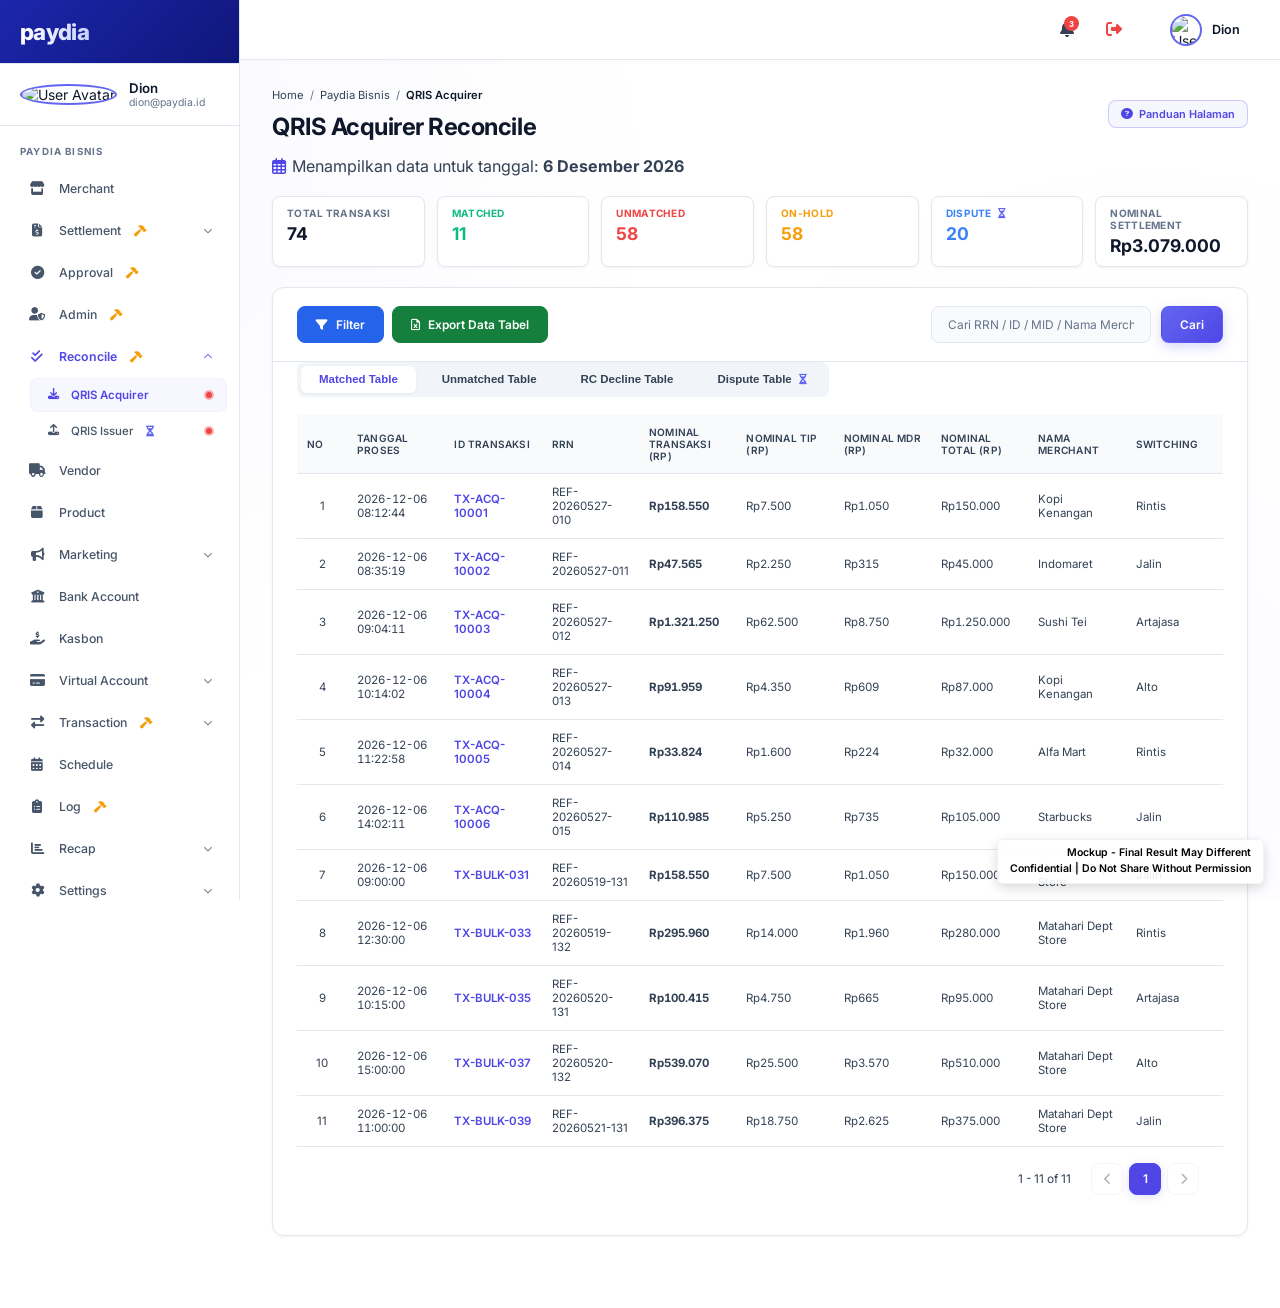
==== commit 3e7ecd03: "Fix admin sidebar submenu toggle, log/approval filter position+style, next-phase icons 1. Admin side" ====
--- a/index.html
+++ b/index.html
@@ -81,7 +81,7 @@
                     </a>
                     <a href="issuer.html" class="submenu-item" id="nav-qris-issuer">
                         <i class="fas fa-upload"></i>
-                        <span>QRIS Issuer</span>
+                        <span>QRIS Issuer <i class="fas fa-hourglass-half" style="color:#6366f1; margin-left:6px; font-size:0.78rem;" title="Dikerjakan Next Phase"></i></span>
                         <span class="sidebar-badge-dot"></span>
                     </a>
                     <a href="index.html?tab=dispute" class="submenu-item" id="nav-dispute-data" style="display:none;">
@@ -296,7 +296,7 @@
                     <span class="summary-card-value" id="cardTotalOnhold" style="color: var(--warning);">-</span>
                 </div>
                 <div class="summary-card">
-                    <span class="summary-card-title" style="color: var(--info);">Dispute</span>
+                    <span class="summary-card-title" style="color: var(--info);">Dispute <i class="fas fa-hourglass-half" style="color:#6366f1; margin-left:4px; font-size:0.72rem;" title="Dikerjakan Next Phase"></i></span>
                     <span class="summary-card-value" id="cardTotalDispute" style="color: var(--info);">-</span>
                 </div>
                 <div class="summary-card">
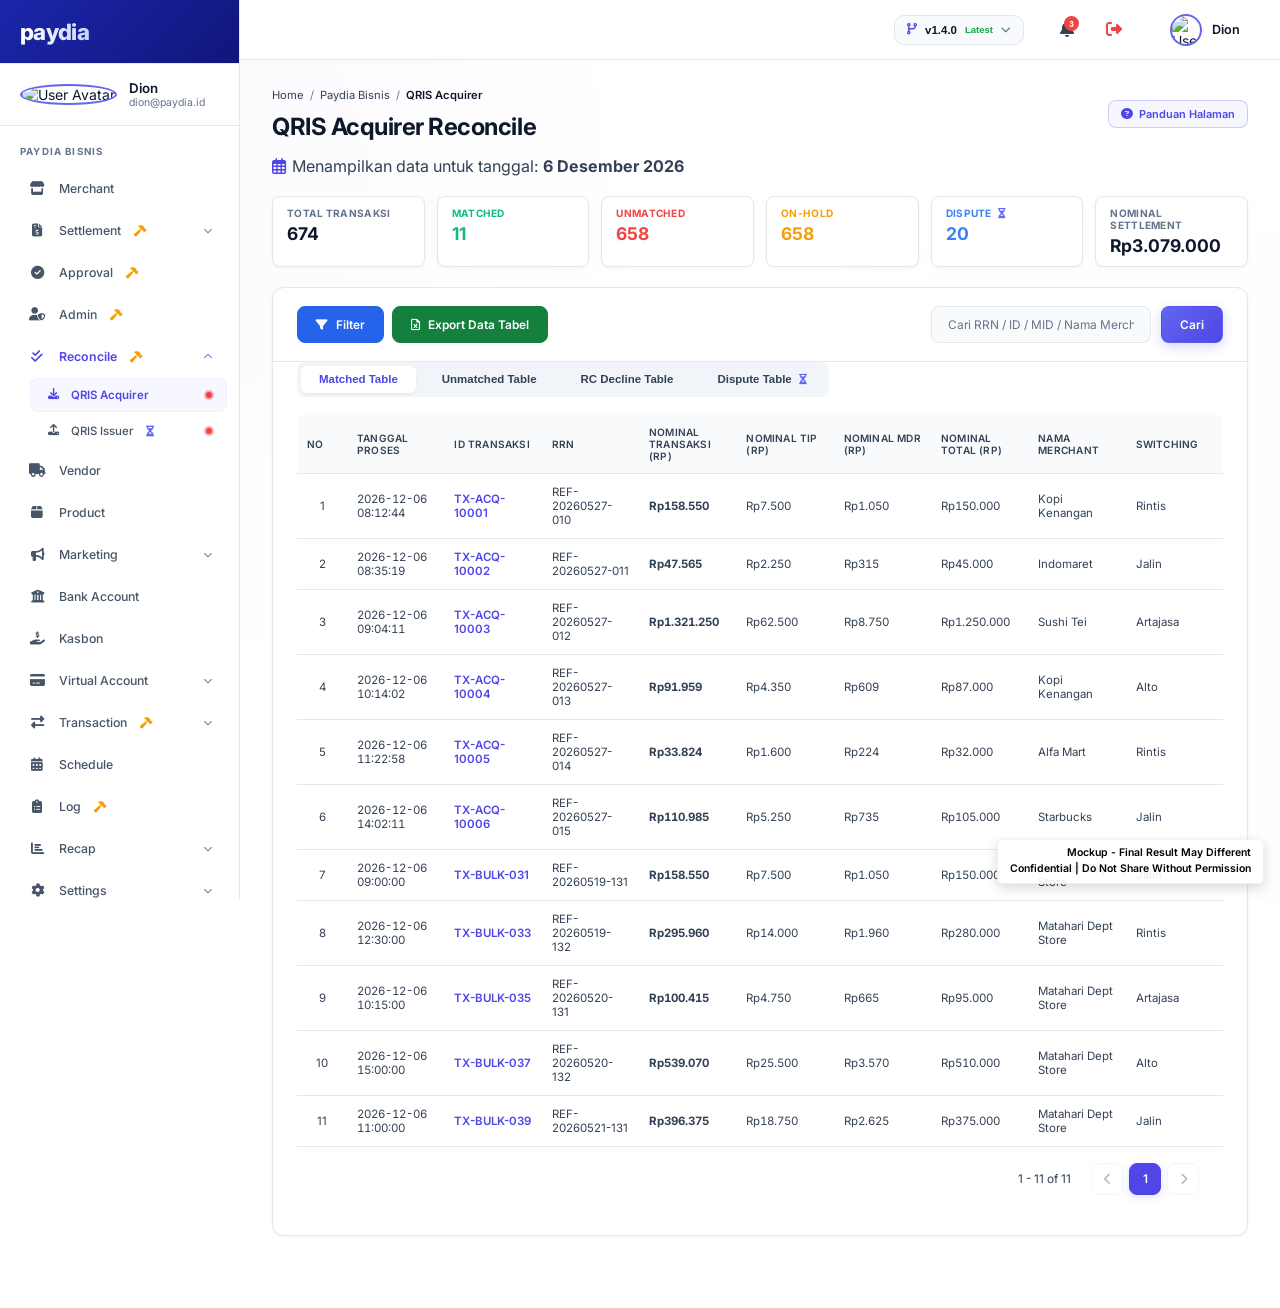
==== commit ae10b28b: "feat(v1.23.0): Auto Reconcile — version picker, konfirmasi bulk action, catatan wajib Tolak, +600 se" ====
--- a/index.html
+++ b/index.html
@@ -13,6 +13,7 @@
     <link rel="stylesheet" href="styles.css?v=20260624-v14">
 
 <script src="boot.js?v=20260624-v14"></script>
+<script src="sidebar.js?v=20260701-v3"></script>
 </head>
 
 <body>
@@ -54,6 +55,11 @@
                     <a href="settle-recon.html" class="submenu-item" id="nav-settle-recon">
                         <i class="fas fa-handshake"></i>
                         <span>Settle & Recon</span>
+                        <span class="sidebar-badge-dot"></span>
+                    </a>
+                    <a href="auto-settlement.html" class="submenu-item" id="nav-auto-settlement">
+                        <i class="fas fa-money-bill-transfer"></i>
+                        <span>Auto Settlement QRIS</span>
                         <span class="sidebar-badge-dot"></span>
                     </a>
                 </div>
@@ -243,6 +249,7 @@
                 </button>
             </div>
             <div class="topbar-right">
+                <div id="versionPicker" style="margin-right:12px;"></div>
                 <button class="topbar-icon" id="notificationBtn" aria-label="Notifications">
                     <i class="fas fa-bell"></i>
                     <span class="notification-badge">3</span>
@@ -872,6 +879,27 @@
         </div>
     </div>
 
+    <div class="modal-overlay" id="rejectNoteOverlay">
+      <div class="modal" style="max-width: 440px;">
+        <div class="modal-header">
+          <h2 class="modal-title">Tolak Proses Data</h2>
+          <button class="modal-close" id="rejectNoteClose" aria-label="Tutup"><i class="fas fa-times"></i></button>
+        </div>
+        <div class="modal-body" style="padding: 20px;">
+          <p style="font-size:0.85rem;color:var(--text-secondary);margin-bottom:12px;"><strong id="rejectNoteCount">0</strong> data akan ditolak.</p>
+          <div class="form-group">
+            <label class="form-label">Catatan <span class="required">*</span></label>
+            <textarea id="rejectNoteText" class="form-input form-textarea" rows="4" maxlength="255" placeholder="Masukkan catatan penolakan..." style="resize:none;"></textarea>
+            <div style="font-size:0.75rem;color:var(--text-muted);margin-top:6px;"><i class="fas fa-info-circle"></i> Catatan akan ditambah ke seluruh data yang ditolak</div>
+          </div>
+          <div style="display:flex;gap:12px;justify-content:flex-end;margin-top:20px;">
+            <button class="btn" id="rejectNoteCancel" style="background:rgba(255,255,255,0.05);color:var(--text-primary);border:1px solid var(--border-color);">Batal</button>
+            <button class="btn" id="rejectNoteConfirm" style="background:var(--danger);color:white;border:none;" disabled>Tolak Data</button>
+          </div>
+        </div>
+      </div>
+    </div>
+
     <!-- Telegram Alert Toast Card -->
     <div class="telegram-alert-card" id="telegramAlertCard">
         <div class="telegram-alert-header">
@@ -893,8 +921,9 @@
         </div>
     </div>
 
-    <script src="app.js?v=20260624-v24"></script>
-    <script src="page-guide.js?v=20260619-v2"></script>
+    <script src="app.js?v=20260722-v25"></script>
+    <script src="versions-recon.js?v=20260722-v2"></script>
+    <script src="page-guide.js?v=20260625-v3"></script>
     <script>
         document.getElementById('logoutBtn').addEventListener('click', function() {
             fetch('/api/logout', { method: 'POST' }).then(() => { window.location.replace('login.html'); }); return;
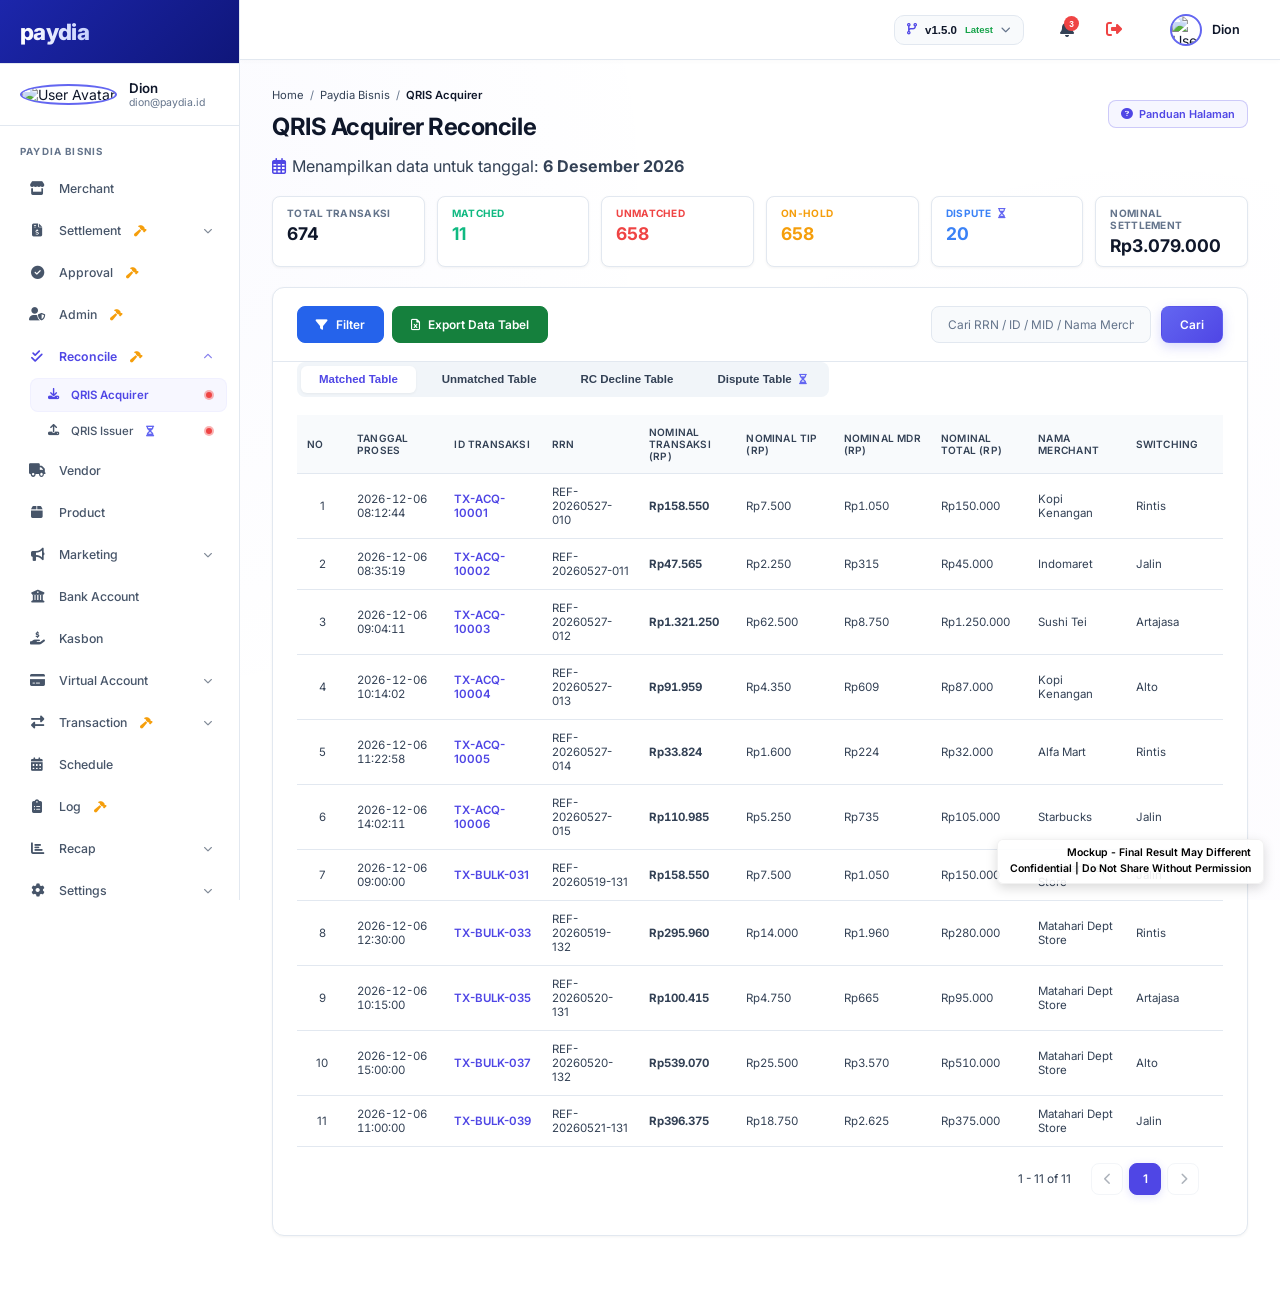
==== commit 36c38903: "fix(v1.24.0): single Flag Settle selalu tampilkan modal konfirmasi (pending guard dipindah ke dalam " ====
--- a/index.html
+++ b/index.html
@@ -921,8 +921,8 @@
         </div>
     </div>
 
-    <script src="app.js?v=20260722-v25"></script>
-    <script src="versions-recon.js?v=20260722-v2"></script>
+    <script src="app.js?v=20260722-v26"></script>
+    <script src="versions-recon.js?v=20260722-v3"></script>
     <script src="page-guide.js?v=20260625-v3"></script>
     <script>
         document.getElementById('logoutBtn').addEventListener('click', function() {
